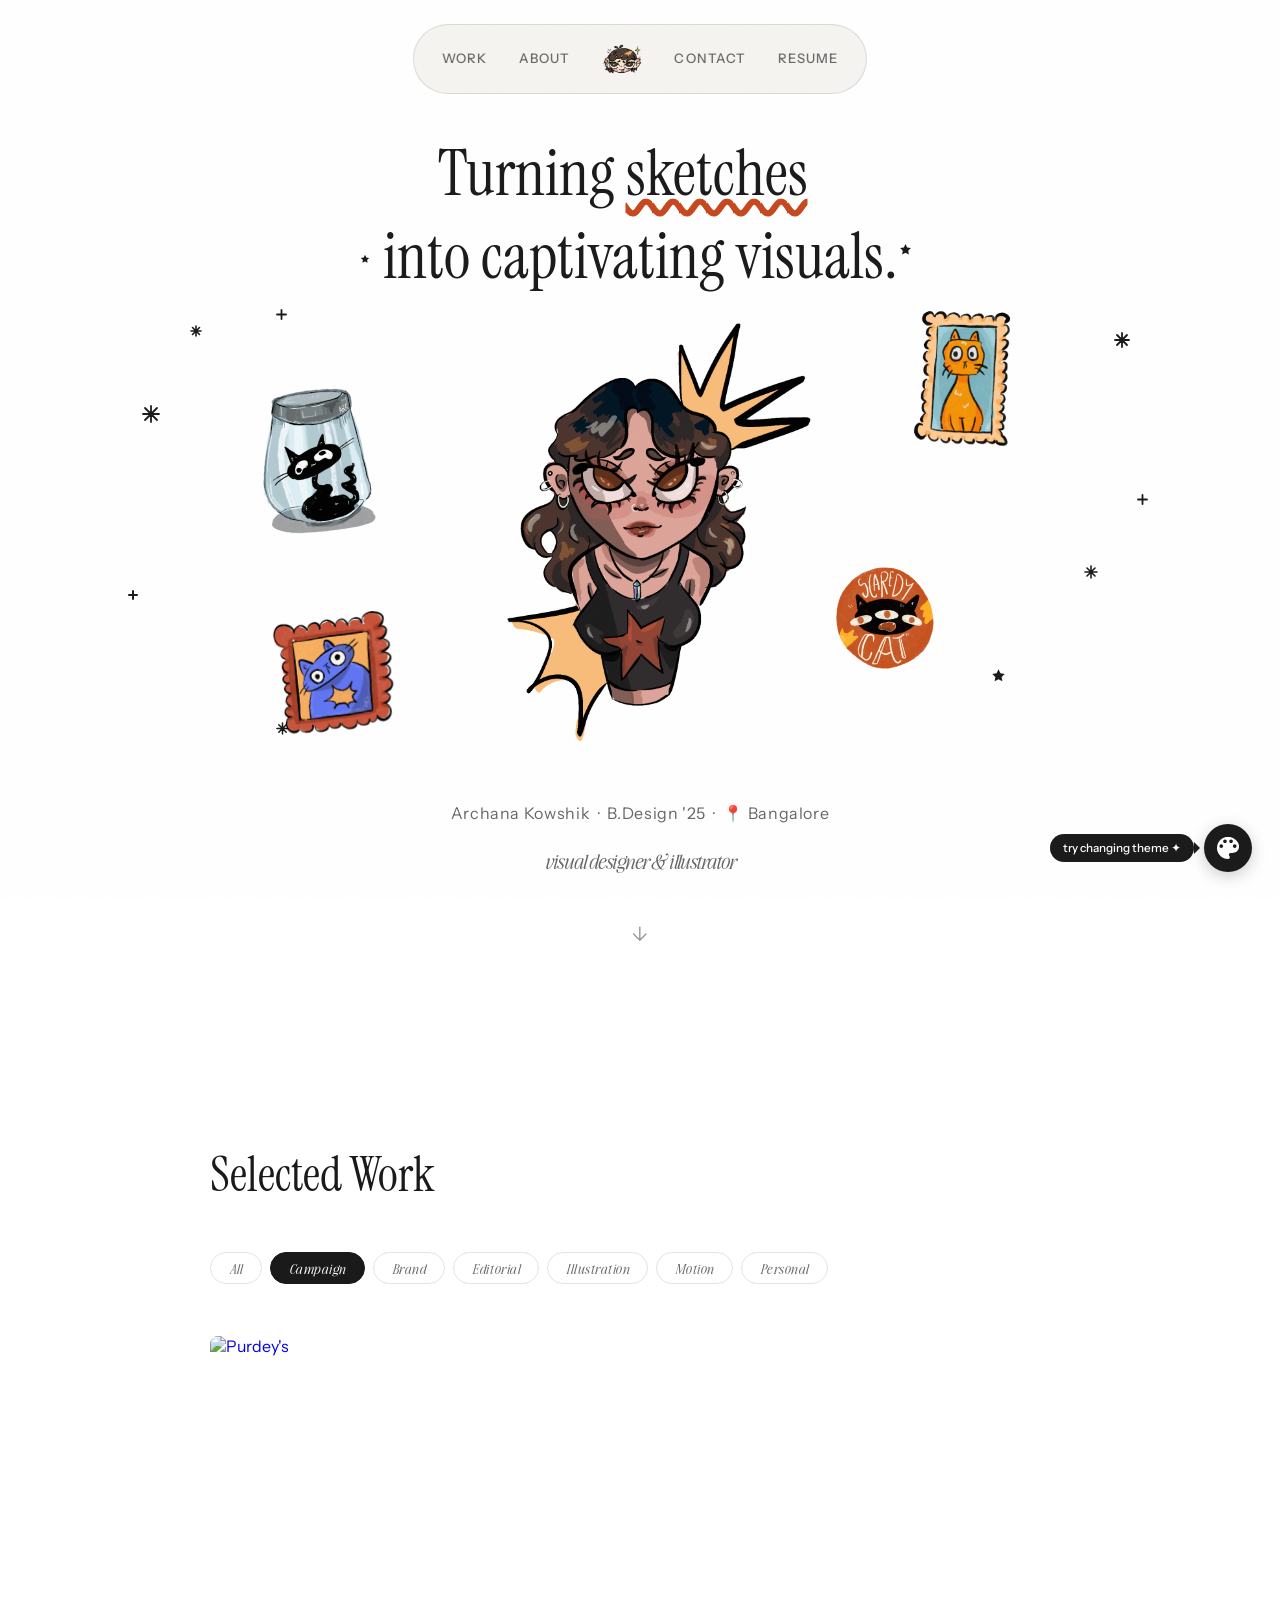
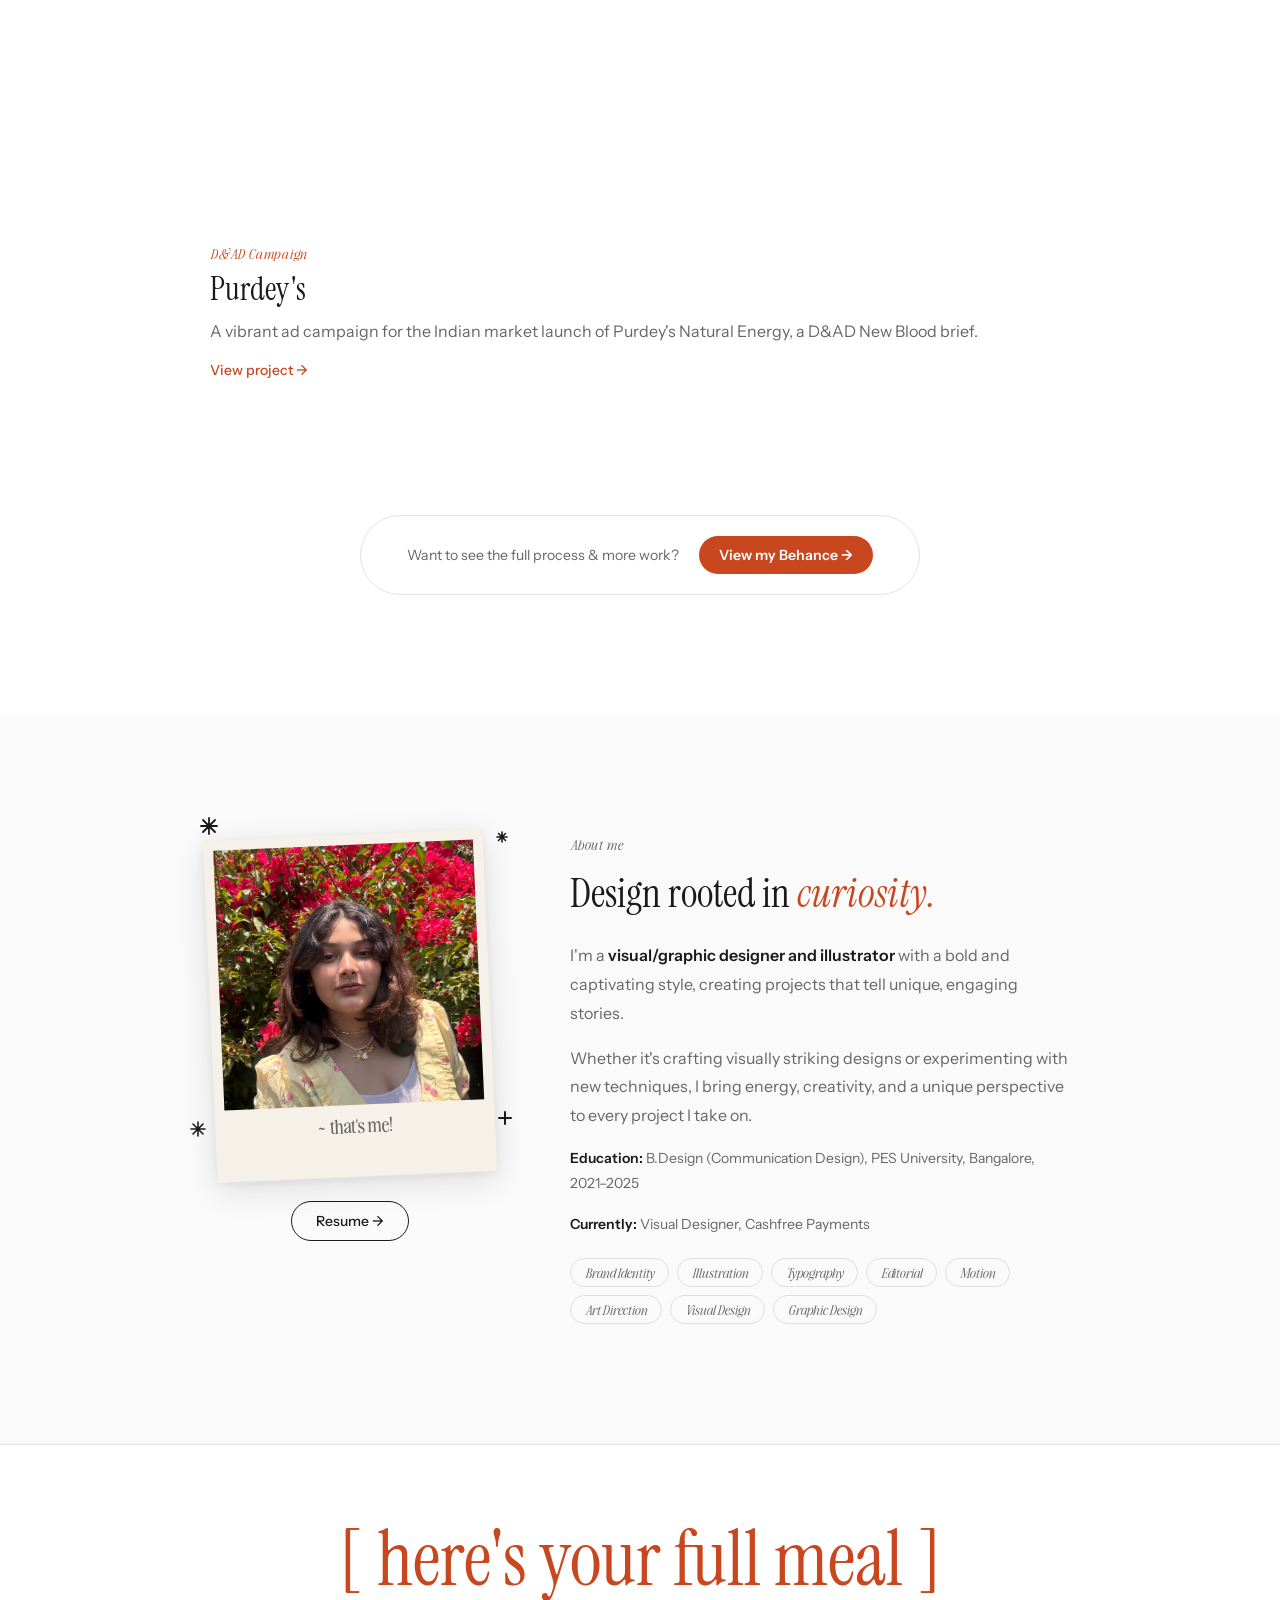
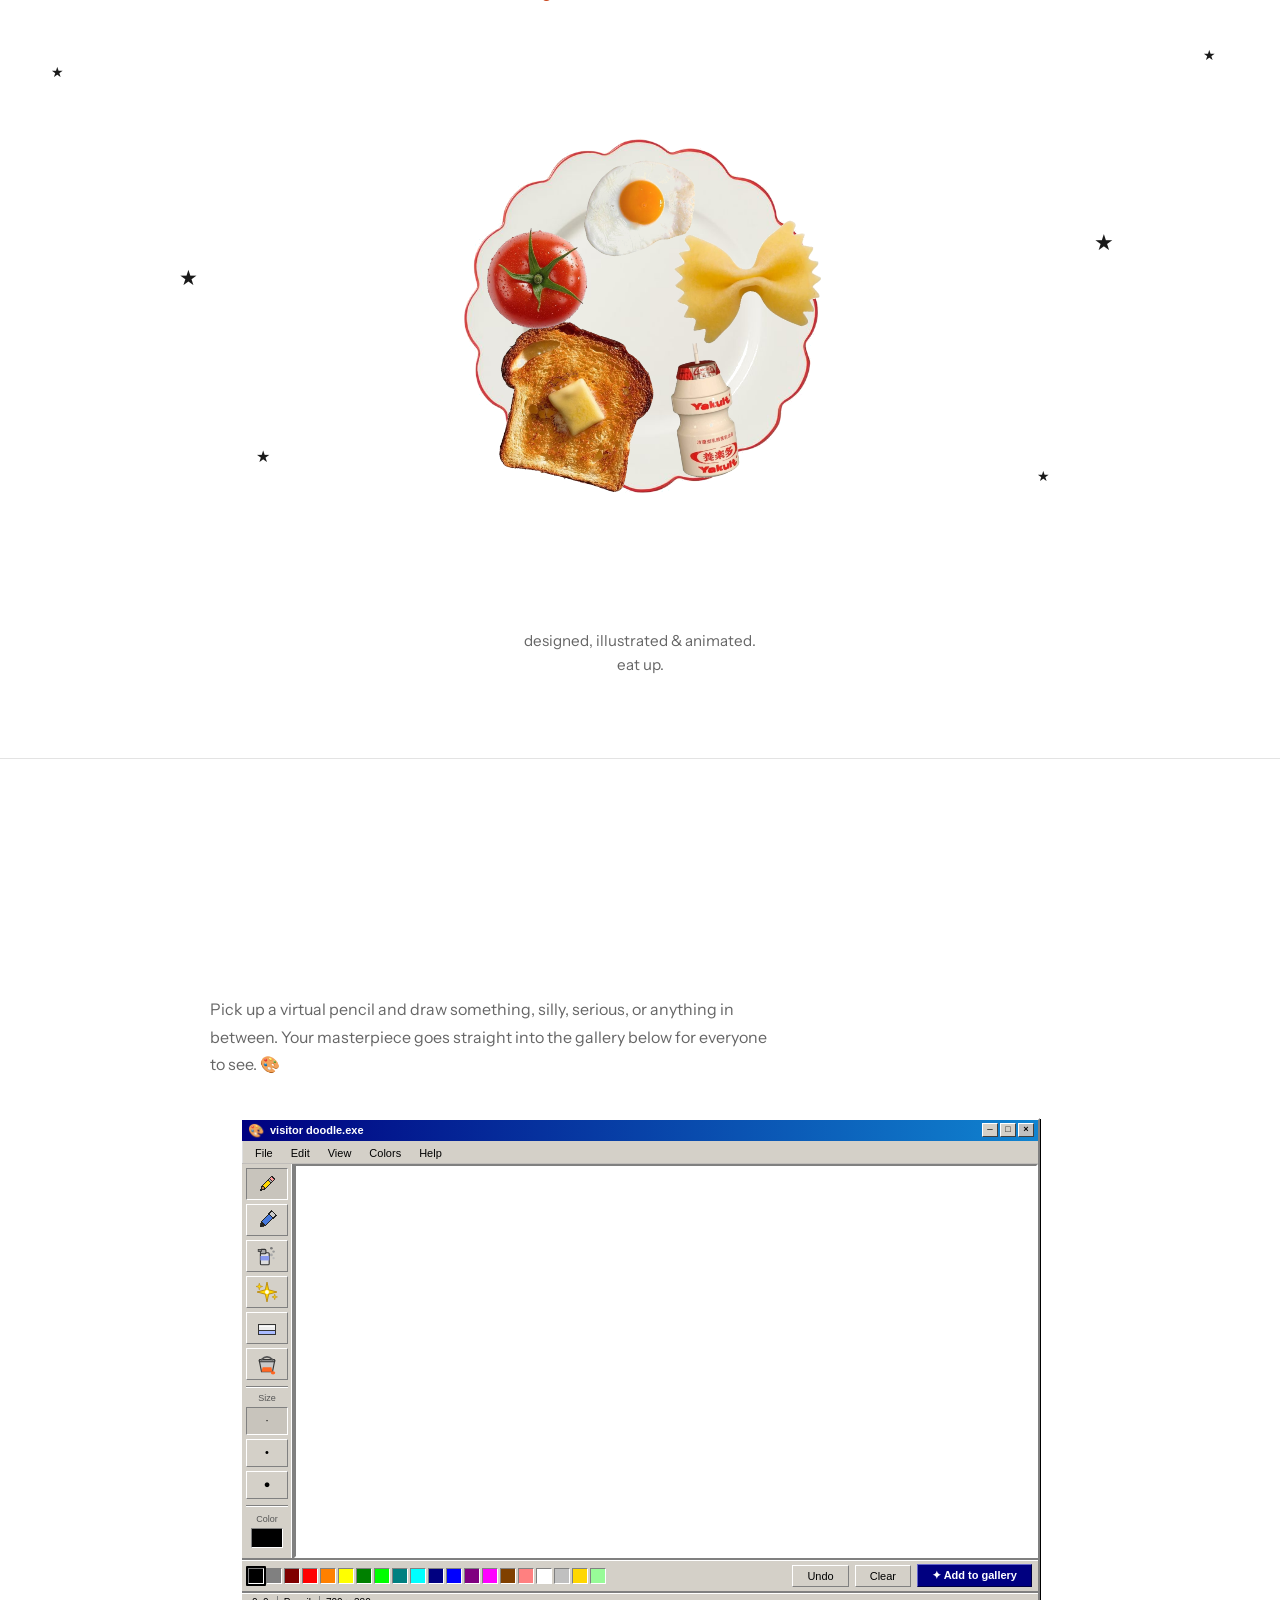
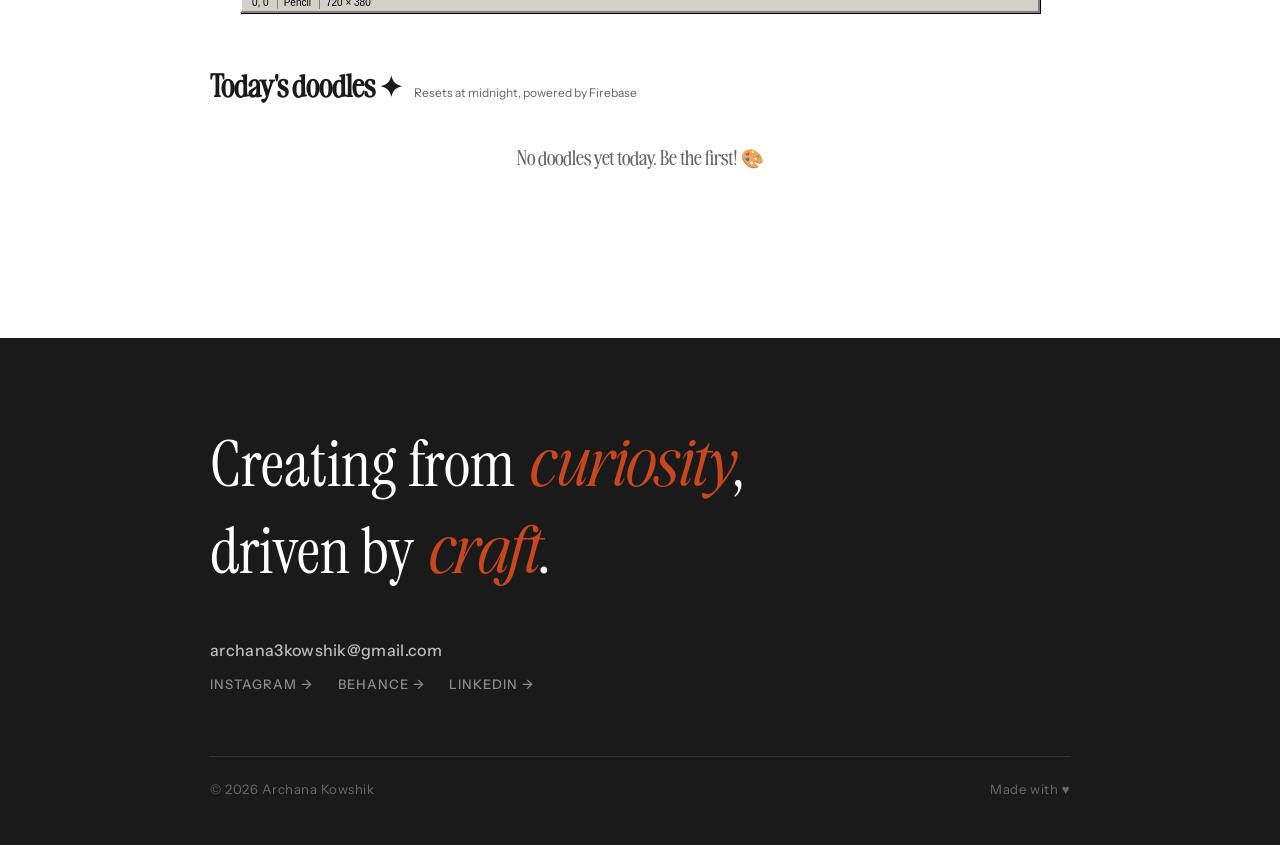
==== index.html @ b423b8fd "Portfolio with updated hero, stickers, and cashfree project Co-Authored-By: Claude Sonnet 4.6 <norep" ====
<!DOCTYPE html>
<html lang="en">
<head>
  <meta charset="UTF-8" />
  <meta name="viewport" content="width=device-width, initial-scale=1.0" />
  <title>Archana Kowshik — Visual Designer &amp; Illustrator</title>
  <link rel="icon" type="image/png" sizes="32x32" href="favicon-32.png" />
  <link rel="apple-touch-icon" sizes="180x180" href="favicon-180.png" />
  <link rel="stylesheet" href="style.css?v=5" />
  <link rel="stylesheet" href="doodle.css" />
  <link rel="preconnect" href="https://fonts.googleapis.com" />
  <link rel="preconnect" href="https://fonts.gstatic.com" crossorigin />
  <link href="https://fonts.googleapis.com/css2?family=Instrument+Serif:ital@0;1&family=Instrument+Sans:wght@400;500;600&display=swap" rel="stylesheet" />
  <!-- Firebase compat SDK (v9 compat build) -->
  <script src="https://www.gstatic.com/firebasejs/9.22.0/firebase-app-compat.js"></script>
  <script src="https://www.gstatic.com/firebasejs/9.22.0/firebase-database-compat.js"></script>
</head>
<body>

  <div class="noise" aria-hidden="true"></div>
  <div id="scroll-prog"></div>

  <!-- NAV (centered pill) -->
  <nav id="nav">
    <div class="nav-pill">
      <a href="#work" class="nav-link">Work</a>
      <a href="#about" class="nav-link">About</a>
      <a href="#hero" class="nav-logo"><img src="logo.png" alt="Archana Kowshik" /></a>
      <div class="nav-contact">
        <a href="#contact" class="nav-link">Contact</a>
        <div class="nav-contact-dropdown">
          <a href="mailto:archana3kowshik@gmail.com" class="nc-link">Email →</a>
          <a href="https://www.instagram.com/arccparcc/" target="_blank" rel="noopener" class="nc-link">Instagram →</a>
          <a href="https://www.behance.net/archanakowshik" target="_blank" rel="noopener" class="nc-link">Behance →</a>
          <a href="https://www.linkedin.com/in/archana-kowshik-127635264/" target="_blank" rel="noopener" class="nc-link">LinkedIn →</a>
        </div>
      </div>
      <a href="https://drive.google.com/drive/folders/11KqL-1aypweBOPdiM3A1OaJuRMZyqwwo?usp=sharing" class="nav-link magnetic" target="_blank" rel="noopener">Resume</a>
    </div>
  </nav>

  <!-- HERO -->
  <section id="hero">
    <div class="hero-inner">
      <h1 class="hero-headline">
        Turning <span class="cycle-wrap"><span id="cycle-word">sketches</span></span> <br>into captivating visuals.
      </h1>

      <!-- macOS window -->
      <div class="hero-window-wrap">

        <!-- Sparkles around left sticky -->
        <span class="hero-sparkle" style="left:-148px;top:28%">
          <svg width="18" height="18" viewBox="0 0 18 18" fill="none"><path d="M9 1v16M1 9h16M3 3l12 12M15 3L3 15" stroke="currentColor" stroke-width="1.8" stroke-linecap="round"/></svg>
        </span>
        <span class="hero-sparkle" style="left:-100px;top:12%">
          <svg width="12" height="12" viewBox="0 0 12 12" fill="none"><path d="M6 1v10M1 6h10M2.5 2.5l7 7M9.5 2.5l-7 7" stroke="currentColor" stroke-width="1.6" stroke-linecap="round"/></svg>
        </span>
        <span class="hero-sparkle" style="left:-162px;top:62%">
          <svg width="10" height="10" viewBox="0 0 10 10" fill="none"><path d="M5 1v8M1 5h8" stroke="currentColor" stroke-width="2" stroke-linecap="round"/></svg>
        </span>

        <!-- Sparkles around right sticky -->
        <span class="hero-sparkle" style="right:-140px;top:14%">
          <svg width="16" height="16" viewBox="0 0 16 16" fill="none"><path d="M8 1v14M1 8h14M3 3l10 10M13 3L3 13" stroke="currentColor" stroke-width="1.8" stroke-linecap="round"/></svg>
        </span>
        <span class="hero-sparkle" style="right:-158px;top:44%">
          <svg width="11" height="11" viewBox="0 0 11 11" fill="none"><path d="M5.5 1v9M1 5.5h9" stroke="currentColor" stroke-width="1.8" stroke-linecap="round"/></svg>
        </span>
        <span class="hero-sparkle" style="right:-108px;top:58%">
          <svg width="14" height="14" viewBox="0 0 14 14" fill="none"><path d="M7 1v12M1 7h12M3 3l8 8M11 3L3 11" stroke="currentColor" stroke-width="1.6" stroke-linecap="round"/></svg>
        </span>

        <!-- Stars + sparkles near the illustration window -->
        <span class="hero-sparkle" style="top:-18px;right:78px;animation-delay:1.4s">
          <svg width="13" height="13" viewBox="0 0 24 24" fill="currentColor"><polygon points="12,2 15.1,8.3 22,9.4 17,14.3 18.2,21.2 12,17.9 5.8,21.2 7,14.3 2,9.4 8.9,8.3"/></svg>
        </span>
        <span class="hero-sparkle" style="top:-10px;left:70px;animation-delay:0.8s">
          <svg width="10" height="10" viewBox="0 0 24 24" fill="currentColor"><polygon points="12,2 15.1,8.3 22,9.4 17,14.3 18.2,21.2 12,17.9 5.8,21.2 7,14.3 2,9.4 8.9,8.3"/></svg>
        </span>
        <span class="hero-sparkle" style="top:46px;left:-14px;animation-delay:0.65s">
          <svg width="11" height="11" viewBox="0 0 11 11" fill="none"><path d="M5.5 1v9M1 5.5h9" stroke="currentColor" stroke-width="1.8" stroke-linecap="round"/></svg>
        </span>
        <span class="hero-sparkle" style="bottom:96px;right:-16px;animation-delay:1.0s">
          <svg width="15" height="15" viewBox="0 0 24 24" fill="currentColor"><polygon points="12,2 15.1,8.3 22,9.4 17,14.3 18.2,21.2 12,17.9 5.8,21.2 7,14.3 2,9.4 8.9,8.3"/></svg>
        </span>
        <span class="hero-sparkle" style="bottom:44px;left:-14px;animation-delay:0.35s">
          <svg width="13" height="13" viewBox="0 0 14 14" fill="none"><path d="M7 1v12M1 7h12M3 3l8 8M11 3L3 11" stroke="currentColor" stroke-width="1.6" stroke-linecap="round"/></svg>
        </span>

        <div class="sticky sticky-left" data-draggable>
          <img src="sticker-cat-jar.webp" alt="cat in jar sticker" class="sticky-doodle" />
        </div>

        <img src="hero-illustration.png" alt="Archana Kowshik illustration" class="hero-illustration" />

        <div class="sticky sticky-right" data-draggable>
          <img src="sticker-scaredy-cat.webp" alt="scaredy cat sticker" class="sticky-doodle" />
        </div>
        <div class="sticky sticky-extra-1" data-draggable>
          <img src="sticker-cat-orange.webp" alt="orange cat stamp sticker" class="sticky-doodle" />
        </div>
        <div class="sticky sticky-extra-2" data-draggable>
          <img src="sticker-cat-blue.webp" alt="blue cat stamp sticker" class="sticky-doodle" />
        </div>
      </div>

      <p class="hero-info">Archana Kowshik &nbsp;·&nbsp; B.Design '25 &nbsp;·&nbsp; <span style="white-space:nowrap">📍 Bangalore</span></p>
      <p class="hero-script">Visual Designer &amp; Illustrator</p>

      <div class="scroll-indicator" aria-hidden="true">↓</div>
    </div>
  </section>

  <!-- WORK -->
  <section id="work" class="section">
    <div class="container">
      <span class="section-label">Selected Work</span>

      <div class="work-filters">
        <button class="work-filter" data-filter="all">All</button>
        <button class="work-filter active" data-filter="campaign">Campaign</button>
        <button class="work-filter" data-filter="brand">Brand</button>
        <button class="work-filter" data-filter="editorial">Editorial</button>
        <button class="work-filter" data-filter="illustration">Illustration</button>
        <button class="work-filter" data-filter="motion">Motion</button>
        <button class="work-filter" data-filter="personal">Personal</button>
      </div>

      <div class="work-list">

        <article class="work-card reveal" data-filter="campaign">
          <a href="project?id=purdeys" class="work-img-link">
            <div class="work-img"><img src="projects/purdeys/hero.png" alt="Purdey's" loading="lazy" /></div>
          </a>
          <div class="work-meta">
            <span class="work-cat">D&AD Campaign</span>
            <h3 class="work-title">Purdey's</h3>
            <p class="work-desc">A vibrant ad campaign for the Indian market launch of Purdey's Natural Energy, a D&AD New Blood brief.</p>
            <a href="project?id=purdeys" class="work-link">View project →</a>
          </div>
        </article>

        <article class="work-card reveal" data-filter="brand">
          <a href="project?id=cashfree" class="work-img-link">
            <div class="work-img"><img src="projects/cashfree/gff/hero.jpg" alt="Cashfree" loading="lazy" /></div>
          </a>
          <div class="work-meta">
            <span class="work-cat">Brand Design</span>
            <h3 class="work-title">Cashfree</h3>
            <p class="work-desc">Ten campaigns across a year-long internship at India's leading B2B payments platform, now full-time.</p>
            <a href="project?id=cashfree" class="work-link">View project →</a>
          </div>
        </article>

        <article class="work-card reveal" data-filter="editorial">
          <a href="project?id=swiss-design" class="work-img-link">
            <div class="work-img"><img src="projects/swiss-design/hero.png" alt="Swiss Design" loading="lazy" /></div>
          </a>
          <div class="work-meta">
            <span class="work-cat">Graphic Design</span>
            <h3 class="work-title">Swiss Design</h3>
            <p class="work-desc">Nine album covers inspired by the Swiss International Typographic Style: grid, type, and restraint.</p>
            <a href="project?id=swiss-design" class="work-link">View project →</a>
          </div>
        </article>

        <article class="work-card reveal" data-filter="illustration">
          <a href="project?id=janapada-kit" class="work-img-link">
            <div class="work-img"><img src="projects/janapada-kit/hero.png" alt="Janapada Kit" loading="lazy" /></div>
          </a>
          <div class="work-meta">
            <span class="work-cat">Cultural Design</span>
            <h3 class="work-title">Lalitha: Janapada Kit</h3>
            <p class="work-desc">An interactive storytelling kit celebrating Kannada folk tales, named after her grandmother.</p>
            <a href="project?id=janapada-kit" class="work-link">View project →</a>
          </div>
        </article>

        <article class="work-card reveal" data-filter="illustration">
          <a href="project?id=zines" class="work-img-link">
            <div class="work-img"><img src="projects/zines/z1-mockup1.png" alt="Zines" loading="lazy" /></div>
          </a>
          <div class="work-meta">
            <span class="work-cat">Self-Published</span>
            <h3 class="work-title">Zines</h3>
            <p class="work-desc">A two-part zine series on sexual harassment and its lasting psychological impact.</p>
            <a href="project?id=zines" class="work-link">View project →</a>
          </div>
        </article>

        <article class="work-card reveal" data-filter="motion">
          <a href="project?id=animation" class="work-img-link">
            <div class="work-img"><img src="projects/animation/hero.png" alt="Motion Studies" loading="lazy" /></div>
          </a>
          <div class="work-meta">
            <span class="work-cat">Motion Design</span>
            <h3 class="work-title">Motion Studies</h3>
            <p class="work-desc">3D animation in Blender and 2D frame-by-frame in After Effects, learning motion from scratch.</p>
            <a href="project?id=animation" class="work-link">View project →</a>
          </div>
        </article>

        <article class="work-card reveal" data-filter="personal">
          <a href="project?id=personal-work" class="work-img-link">
            <div class="work-img"><img src="projects/personal-work/punk-future-1.png" alt="Personal Work" loading="lazy" /></div>
          </a>
          <div class="work-meta">
            <span class="work-cat">Illustrations & Posters</span>
            <h3 class="work-title">Personal Work</h3>
            <p class="work-desc">Things made just because: poster design, character illustration, and whatever felt interesting at the time.</p>
            <a href="project?id=personal-work" class="work-link">View project →</a>
          </div>
        </article>

      </div>

      <!-- ── Personal work masonry scatter ── -->
      <div id="sketchbook-section" class="lb-section" hidden>
        <div class="scatter-grid">
          <button class="scatter-item lb-thumb" data-src="projects/personal-work/illus-18.png"><img src="projects/personal-work/illus-18.png" alt="" loading="lazy" /></button>
          <button class="scatter-item lb-thumb" data-src="projects/personal-work/illus-19.png"><img src="projects/personal-work/illus-19.png" alt="" loading="lazy" /></button>
          <button class="scatter-item lb-thumb" data-src="projects/personal-work/illus-20.png"><img src="projects/personal-work/illus-20.png" alt="" loading="lazy" /></button>
          <button class="scatter-item lb-thumb" data-src="projects/personal-work/illus-21.png"><img src="projects/personal-work/illus-21.png" alt="" loading="lazy" /></button>
          <button class="scatter-item lb-thumb" data-src="projects/personal-work/illus-22.png"><img src="projects/personal-work/illus-22.png" alt="" loading="lazy" /></button>
          <button class="scatter-item lb-thumb" data-src="projects/personal-work/illus-15.webp"><img src="projects/personal-work/illus-15.webp" alt="" loading="lazy" /></button>
          <button class="scatter-item lb-thumb" data-src="projects/personal-work/illus-16.webp"><img src="projects/personal-work/illus-16.webp" alt="" loading="lazy" /></button>
          <button class="scatter-item lb-thumb" data-src="projects/personal-work/illus-17.webp"><img src="projects/personal-work/illus-17.webp" alt="" loading="lazy" /></button>
          <button class="scatter-item lb-thumb" data-src="projects/personal-work/illus-01.png"><img src="projects/personal-work/illus-01.png" alt="" loading="lazy" /></button>
          <button class="scatter-item lb-thumb" data-src="projects/personal-work/punk-future-1.png"><img src="projects/personal-work/punk-future-1.png" alt="" loading="lazy" /></button>
          <button class="scatter-item lb-thumb" data-src="projects/personal-work/illus-03.png"><img src="projects/personal-work/illus-03.png" alt="" loading="lazy" /></button>
          <button class="scatter-item lb-thumb" data-src="projects/personal-work/illus-06.png"><img src="projects/personal-work/illus-06.png" alt="" loading="lazy" /></button>
          <button class="scatter-item lb-thumb" data-src="projects/personal-work/dinner-is-served.png"><img src="projects/personal-work/dinner-is-served.png" alt="" loading="lazy" /></button>
          <button class="scatter-item lb-thumb" data-src="projects/personal-work/illus-02.png"><img src="projects/personal-work/illus-02.png" alt="" loading="lazy" /></button>
          <button class="scatter-item lb-thumb" data-src="projects/personal-work/illus-07.png"><img src="projects/personal-work/illus-07.png" alt="" loading="lazy" /></button>
          <button class="scatter-item lb-thumb" data-src="projects/personal-work/illus-04.png"><img src="projects/personal-work/illus-04.png" alt="" loading="lazy" /></button>
          <button class="scatter-item lb-thumb" data-src="projects/personal-work/punk-future-2.png"><img src="projects/personal-work/punk-future-2.png" alt="" loading="lazy" /></button>
          <button class="scatter-item lb-thumb" data-src="projects/personal-work/illus-08.png"><img src="projects/personal-work/illus-08.png" alt="" loading="lazy" /></button>
          <button class="scatter-item lb-thumb" data-src="projects/personal-work/illus-05.png"><img src="projects/personal-work/illus-05.png" alt="" loading="lazy" /></button>
          <button class="scatter-item lb-thumb" data-src="projects/personal-work/illus-09.png"><img src="projects/personal-work/illus-09.png" alt="" loading="lazy" /></button>
          <button class="scatter-item lb-thumb" data-src="projects/personal-work/illus-10.png"><img src="projects/personal-work/illus-10.png" alt="" loading="lazy" /></button>
          <button class="scatter-item lb-thumb" data-src="projects/personal-work/illus-11.png"><img src="projects/personal-work/illus-11.png" alt="" loading="lazy" /></button>
          <button class="scatter-item lb-thumb" data-src="projects/personal-work/illus-13.png"><img src="projects/personal-work/illus-13.png" alt="" loading="lazy" /></button>
          <button class="scatter-item lb-thumb" data-src="projects/personal-work/illus-14.png"><img src="projects/personal-work/illus-14.png" alt="" loading="lazy" /></button>
        </div>
      </div>

      <!-- Lightbox overlay -->
      <div id="lb-overlay" class="lb-overlay" hidden aria-modal="true" role="dialog">
        <button class="lb-close" id="lb-close" aria-label="Close">&#10005;</button>
        <button class="lb-nav lb-prev" id="lb-prev" aria-label="Previous">&#8249;</button>
        <div class="lb-img-wrap">
          <img id="lb-img" src="" alt="" />
        </div>
        <button class="lb-nav lb-next" id="lb-next" aria-label="Next">&#8250;</button>
      </div>

      <div class="behance-nudge reveal">
        <span>Want to see the full process & more work?</span>
        <a href="https://www.behance.net/archanakowshik" target="_blank" rel="noopener" class="behance-nudge-link">
          View my Behance →
        </a>
      </div>

    </div>
  </section>

  <!-- ABOUT -->
  <section id="about" class="section about-bg">
    <div class="container about-grid">

      <div class="about-left reveal">
        <div class="polaroid-wrap">
          <span class="about-sparkle" style="top:-18px;left:-10px">
            <svg width="18" height="18" viewBox="0 0 18 18" fill="none"><path d="M9 1v16M1 9h16M3 3l12 12M15 3L3 15" stroke="currentColor" stroke-width="1.8" stroke-linecap="round"/></svg>
          </span>
          <span class="about-sparkle" style="top:-8px;right:-18px">
            <svg width="12" height="12" viewBox="0 0 12 12" fill="none"><path d="M6 1v10M1 6h10M2.5 2.5l7 7M9.5 2.5l-7 7" stroke="currentColor" stroke-width="1.6" stroke-linecap="round"/></svg>
          </span>
          <span class="about-sparkle" style="bottom:48px;right:-22px">
            <svg width="14" height="14" viewBox="0 0 14 14" fill="none"><path d="M7 1v12M1 7h12" stroke="currentColor" stroke-width="2" stroke-linecap="round"/></svg>
          </span>
          <span class="about-sparkle" style="bottom:36px;left:-20px">
            <svg width="16" height="16" viewBox="0 0 16 16" fill="none"><path d="M8 1v14M1 8h14M3 3l10 10M13 3L3 13" stroke="currentColor" stroke-width="1.6" stroke-linecap="round"/></svg>
          </span>
          <div class="polaroid">
            <img src="me.jpg" alt="Archana Kowshik" class="polaroid-photo" />
            <p class="polaroid-cap">~ that's me!</p>
          </div>
        </div>
        <a href="https://drive.google.com/drive/folders/11KqL-1aypweBOPdiM3A1OaJuRMZyqwwo?usp=sharing" class="resume-btn magnetic" target="_blank" rel="noopener">Resume →</a>
      </div>

      <div class="about-right reveal">
        <span class="about-label">About me</span>
        <h2 class="about-title">Design rooted in <em>curiosity.</em></h2>
        <p>I'm a <strong>visual/graphic designer and illustrator</strong> with a bold and captivating style, creating projects that tell unique, engaging stories.</p>
        <p>Whether it's crafting visually striking designs or experimenting with new techniques, I bring energy, creativity, and a unique perspective to every project I take on.</p>
        <p class="edu-line">
          <strong>Education:</strong> B.Design (Communication Design), PES University, Bangalore, 2021–2025
        </p>
        <p class="edu-line">
          <strong>Currently:</strong> Visual Designer, Cashfree Payments
        </p>
        <div class="skills-cloud">
          <span>Brand Identity</span>
          <span>Illustration</span>
          <span>Typography</span>
          <span>Editorial</span>
          <span>Motion</span>
          <span>Art Direction</span>
          <span>Visual Design</span>
          <span>Graphic Design</span>
        </div>
      </div>

    </div>
  </section>

  <!-- SKILLS COLLAGE -->
  <div class="scatter-strip">
    <!-- Far from plate, safely below title -->
    <span class="sc-star" style="top:24%;left:4%;font-size:0.85rem">★</span>
    <span class="sc-star" style="top:22%;right:5%;font-size:0.9rem">★</span>
    <!-- Closer to plate, mid-height -->
    <span class="sc-star" style="top:46%;left:14%;font-size:1.3rem">★</span>
    <span class="sc-star" style="top:42%;right:13%;font-size:1.4rem">★</span>
    <!-- Below plate, safely above description -->
    <span class="sc-star" style="bottom:32%;left:20%;font-size:1rem">★</span>
    <span class="sc-star" style="bottom:30%;right:18%;font-size:0.85rem">★</span>

    <div class="sc-inner">
      <h2 class="sc-title">[ here's your full meal ]</h2>

      <div class="food-scene">
        <img src="plate.png" class="food-plate" alt="" />
        <div class="food-item" style="top:11%;left:35%;--rot:7deg;" data-skill="Illustration">
          <div class="food-img-wrap"><img src="egg.png" alt="egg" /></div>
          <span class="food-skill-label" style="top:-30px;bottom:auto;left:50%;transform:translateX(-50%)">Illustration</span>
        </div>
        <div class="food-item" style="top:25%;left:52%;--rot:-9deg;" data-skill="Typography">
          <div class="food-img-wrap"><img src="pasta.png" alt="pasta" /></div>
          <span class="food-skill-label" style="top:40%;bottom:auto;left:auto;right:-105px;transform:translateY(-50%)">Typography</span>
        </div>
        <div class="food-item" style="top:49%;left:45%;--rot:-8deg;" data-skill="Motion">
          <div class="food-img-wrap"><img src="drink.png" alt="drink" /></div>
          <span class="food-skill-label" style="bottom:-28px;left:50%;transform:translateX(-50%)">Motion</span>
        </div>
        <div class="food-item" style="top:49%;left:25%;--rot:13deg;" data-skill="Editorial">
          <div class="food-img-wrap"><img src="toast.png" alt="toast" /></div>
          <span class="food-skill-label" style="bottom:-28px;left:50%;transform:translateX(-50%)">Editorial</span>
        </div>
        <div class="food-item" style="top:25%;left:19%;--rot:-14deg;" data-skill="Brand Identity">
          <div class="food-img-wrap"><img src="tomato.png" alt="tomato" /></div>
          <span class="food-skill-label" style="top:40%;bottom:auto;left:-88px;right:auto;transform:translateY(-50%)">Brand Identity</span>
        </div>
      </div>

      <p class="sc-desc">designed, illustrated & animated.<br>eat up.</p>
    </div>

  </div>

  <!-- DOODLE WALL -->
  <section id="doodle" class="section">
    <div class="container">
      <span class="chip">Visitor wall</span>
      <h2 class="sec-title">Leave a <em>doodle.</em></h2>
      <p class="sec-desc">Pick up a virtual pencil and draw something, silly, serious, or anything in between. Your masterpiece goes straight into the gallery below for everyone to see. 🎨</p>

      <!-- MS Paint window -->
      <div class="paint-window" role="region" aria-label="Doodle canvas">

        <!-- Title bar -->
        <div class="paint-titlebar">
          <div class="paint-titlebar-left">
            <span class="paint-titlebar-icon">🎨</span>
            <span class="paint-titlebar-text">visitor doodle.exe</span>
          </div>
          <div class="paint-titlebar-btns">
            <div class="paint-wb" aria-hidden="true">─</div>
            <div class="paint-wb" aria-hidden="true">□</div>
            <div class="paint-wb paint-wb-close" aria-hidden="true">×</div>
          </div>
        </div>

        <!-- Menu bar -->
        <div class="paint-menubar" role="menubar" aria-label="Menu bar">
          <span role="menuitem" tabindex="0">File</span>
          <span role="menuitem" tabindex="0">Edit</span>
          <span role="menuitem" tabindex="0">View</span>
          <span role="menuitem" tabindex="0">Colors</span>
          <span role="menuitem" tabindex="0">Help</span>
        </div>

        <!-- Body: toolbar + canvas -->
        <div class="paint-body">

          <!-- Left toolbar -->
          <div class="paint-toolbar" role="toolbar" aria-label="Drawing tools">
            <button class="pt-tool active" data-tool="pen" title="Pencil" aria-label="Pencil">
              <svg width="22" height="22" viewBox="0 0 20 20" xmlns="http://www.w3.org/2000/svg" shape-rendering="crispEdges">
                <g transform="rotate(45 10 10)">
                  <rect x="8" y="2" width="4" height="3" fill="#FF9999"/>
                  <rect x="8" y="5" width="4" height="2" fill="#AAAAAA"/>
                  <rect x="8" y="7" width="4" height="7" fill="#FFD700"/>
                  <polygon points="8,14 12,14 10,18" fill="#C0844A"/>
                  <rect x="8" y="2" width="4" height="12" fill="none" stroke="#222" stroke-width="1"/>
                  <polygon points="8,14 12,14 10,18" fill="none" stroke="#222" stroke-width="1"/>
                  <line x1="8" y1="5" x2="12" y2="5" stroke="#222" stroke-width="0.8"/>
                  <line x1="8" y1="7" x2="12" y2="7" stroke="#222" stroke-width="0.8"/>
                </g>
              </svg>
            </button>
            <button class="pt-tool" data-tool="marker" title="Marker" aria-label="Marker">
              <svg width="22" height="22" viewBox="0 0 20 20" xmlns="http://www.w3.org/2000/svg" shape-rendering="crispEdges">
                <g transform="rotate(45 10 10)">
                  <rect x="7" y="1" width="6" height="4" fill="#CCCCCC"/>
                  <rect x="7.5" y="5" width="5" height="10" fill="#4477DD"/>
                  <polygon points="7.5,15 12.5,15 10,19" fill="#222"/>
                  <rect x="7" y="1" width="6" height="4" fill="none" stroke="#222" stroke-width="1"/>
                  <rect x="7.5" y="5" width="5" height="10" fill="none" stroke="#222" stroke-width="1"/>
                  <polygon points="7.5,15 12.5,15 10,19" fill="none" stroke="#222" stroke-width="0.8"/>
                  <line x1="7" y1="5" x2="13" y2="5" stroke="#222" stroke-width="0.8"/>
                </g>
              </svg>
            </button>
            <button class="pt-tool" data-tool="spray" title="Spray" aria-label="Spray">
              <svg width="22" height="22" viewBox="0 0 20 20" xmlns="http://www.w3.org/2000/svg">
                <rect x="4" y="7" width="8" height="11" rx="1" fill="#DDDDDD" stroke="#333" stroke-width="1"/>
                <rect x="4" y="10" width="8" height="4" fill="#8899EE"/>
                <rect x="4" y="4" width="5" height="4" rx="1" fill="#AAAAAA" stroke="#333" stroke-width="1"/>
                <rect x="2" y="4" width="3" height="2" fill="#888" stroke="#333" stroke-width="0.7"/>
                <circle cx="14" cy="3" r="1.2" fill="#777"/>
                <circle cx="16" cy="6" r="1.1" fill="#999"/>
                <circle cx="14" cy="9" r="1.3" fill="#AAA"/>
                <circle cx="16" cy="12" r="1" fill="#BBB"/>
              </svg>
            </button>
            <button class="pt-tool" data-tool="glitter" title="Glitter" aria-label="Glitter">
              <svg width="22" height="22" viewBox="0 0 20 20" xmlns="http://www.w3.org/2000/svg">
                <polygon points="10,1 11.5,8 19,10 11.5,12 10,19 8.5,12 1,10 8.5,8" fill="#FFD700" stroke="#B8860B" stroke-width="0.8"/>
                <circle cx="10" cy="10" r="1.8" fill="#FFFDE7"/>
                <polygon points="3,2 3.7,4.3 6,5 3.7,5.7 3,8 2.3,5.7 0,5 2.3,4.3" fill="#FFD700" stroke="#B8860B" stroke-width="0.5"/>
                <polygon points="17,12 17.6,14 19.5,14.5 17.6,15 17,17 16.4,15 14.5,14.5 16.4,14" fill="#FFD700" stroke="#B8860B" stroke-width="0.5"/>
              </svg>
            </button>
            <button class="pt-tool" data-tool="eraser" title="Eraser" aria-label="Eraser">
              <svg width="22" height="22" viewBox="0 0 20 20" xmlns="http://www.w3.org/2000/svg" shape-rendering="crispEdges">
                <rect x="2" y="7" width="16" height="9" rx="1" fill="#EEEEEE" stroke="#333" stroke-width="1"/>
                <rect x="2" y="12" width="16" height="4" rx="0" fill="#AABBFF" stroke="#333" stroke-width="1"/>
                <rect x="3" y="8" width="14" height="1.5" fill="rgba(255,255,255,0.8)"/>
              </svg>
            </button>
            <button class="pt-tool" data-tool="bucket" title="Fill" aria-label="Fill">
              <svg width="22" height="22" viewBox="0 0 20 20" xmlns="http://www.w3.org/2000/svg">
                <polygon points="3,7 5,17 15,17 17,7" fill="#C8C8C8" stroke="#333" stroke-width="1"/>
                <rect x="3" y="6" width="14" height="2" rx="0.5" fill="#AAAAAA" stroke="#333" stroke-width="1"/>
                <path d="M 5 6 Q 10 1 15 6" fill="none" stroke="#555" stroke-width="1.5" stroke-linecap="round"/>
                <polygon points="6,13 5,17 15,17 14,13" fill="#FF6622"/>
                <ellipse cx="15.5" cy="18" rx="2" ry="1.5" fill="#FF6622"/>
                <line x1="15" y1="17" x2="15.5" y2="19" stroke="#FF6622" stroke-width="1.5"/>
              </svg>
            </button>
            <div class="toolbar-sep" role="separator"></div>
            <div class="pt-sz-label">Size</div>
            <button class="pt-sz active" data-size="2"  title="Small"  aria-label="Small brush">·</button>
            <button class="pt-sz"        data-size="5"  title="Medium" aria-label="Medium brush">•</button>
            <button class="pt-sz"        data-size="12" title="Large"  aria-label="Large brush">●</button>
            <div class="toolbar-sep" role="separator"></div>
            <div class="pt-fg-label">Color</div>
            <div id="doodle-fg-swatch" class="pt-fg-swatch" aria-label="Current color"></div>
          </div>

          <!-- Canvas area -->
          <div class="paint-canvas-area">
            <canvas id="doodle-canvas" width="720" height="380" aria-label="Drawing canvas" role="img"></canvas>
            <div id="doodle-compliment" class="compliment-bubble" aria-live="polite" aria-atomic="true"></div>
          </div>

        </div>

        <!-- Bottom: palette + actions -->
        <div class="paint-bottom">
          <div id="doodle-palette" class="paint-palette" role="group" aria-label="Color palette"></div>
          <div class="paint-actions">
            <button id="doodle-undo" class="paint-btn" aria-label="Undo">Undo</button>
            <button id="doodle-clear" class="paint-btn" aria-label="Clear canvas">Clear</button>
            <button id="doodle-save" class="paint-btn paint-btn-primary" aria-label="Add doodle to gallery">✦ Add to gallery</button>

            <!-- Name dialog -->
            <div id="doodle-name-overlay" class="doodle-name-overlay" style="display:none" aria-modal="true" role="dialog">
              <div class="doodle-name-dialog">
                <div class="doodle-name-titlebar">
                  <div class="doodle-name-titlebar-left">
                    <span>🎨</span>
                    <span>Add to gallery</span>
                  </div>
                  <button class="paint-wb paint-wb-close" id="doodle-name-cancel-x" aria-label="Close">✕</button>
                </div>
                <div class="doodle-name-body">
                  <p class="doodle-name-label">What's your name?</p>
                  <p class="doodle-name-sub">Leave blank to stay mysterious 👀</p>
                  <input id="doodle-name-input" class="doodle-name-input" type="text" maxlength="32" placeholder="your name here..." autocomplete="off" />
                  <div class="doodle-name-btns">
                    <button id="doodle-name-cancel" class="paint-btn">Skip</button>
                    <button id="doodle-name-ok" class="paint-btn paint-btn-primary">✦ Add it!</button>
                  </div>
                </div>
              </div>
            </div>
          </div>
        </div>

        <!-- Status bar -->
        <div class="paint-statusbar" aria-hidden="true">
          <span id="doodle-status-coords">0, 0</span>
          <span id="doodle-status-tool">Pencil</span>
          <span>720 × 380</span>
        </div>

      </div>

      <!-- Gallery -->
      <div class="doodle-gallery-section">
        <div class="doodle-gallery-header">
          <span class="doodle-gallery-title">Today's doodles ✦</span>
          <span class="doodle-gallery-note">Resets at midnight, powered by Firebase</span>
        </div>
        <p id="doodle-gallery-empty" class="doodle-gallery-empty">No doodles yet today. Be the first! 🎨</p>
        <div id="doodle-gallery" class="doodle-gallery"></div>
      </div>

    </div>
  </section>

  <!-- FOOTER -->
  <footer id="contact">
    <div class="footer-inner">
      <p class="footer-headline">
        Creating from <span class="footer-script">curiosity</span>,<br/>driven by <span class="footer-script">craft</span>.
      </p>
      <div class="footer-links">
        <a href="mailto:archana3kowshik@gmail.com" class="footer-email magnetic">archana3kowshik@gmail.com</a>
        <div class="footer-socials">
          <a href="https://www.instagram.com/arccparcc/" target="_blank" rel="noopener" class="footer-social magnetic">Instagram →</a>
          <a href="https://www.behance.net/archanakowshik" target="_blank" rel="noopener" class="footer-social magnetic">Behance →</a>
          <a href="https://www.linkedin.com/in/archana-kowshik-127635264/" target="_blank" rel="noopener" class="footer-social magnetic">LinkedIn →</a>
        </div>
      </div>
      <div class="footer-bottom">
        <span>© 2026 Archana Kowshik</span>
        <span>Made with ♥</span>
      </div>
    </div>
  </footer>

  <!-- THEME SWITCHER -->
  <div class="theme-switcher">
    <div class="theme-swatches" id="theme-swatches">
      <div class="theme-swatch-row">
        <span class="theme-swatch-label">Default</span>
        <button class="theme-swatch active" data-theme="default" title="Default"></button>
      </div>
      <div class="theme-swatch-row">
        <span class="theme-swatch-label">Butter</span>
        <button class="theme-swatch" data-theme="butter" title="Butter"></button>
      </div>
      <div class="theme-swatch-row">
        <span class="theme-swatch-label">Sky</span>
        <button class="theme-swatch" data-theme="sky" title="Sky"></button>
      </div>
      <div class="theme-swatch-row">
        <span class="theme-swatch-label">Dark</span>
        <button class="theme-swatch" data-theme="dark" title="Dark"></button>
      </div>
    </div>
    <div class="theme-btn-row">
      <div class="theme-hint" id="theme-hint">try changing theme ✦</div>
      <button class="theme-toggle-btn" id="theme-toggle-btn" aria-label="Change theme">
        <svg width="22" height="22" viewBox="0 0 512 512" fill="currentColor" xmlns="http://www.w3.org/2000/svg"><path d="M241.812 0H271.087C273.927 1.0151 279.467 0.858635 282.557 1.20211C285.19 1.49468 287.9 1.74654 290.547 2.06122C301.305 3.37212 311.98 5.28285 322.525 7.78447C391.132 24.6613 454.543 67.0703 487.7 130.743C498.103 150.313 505.325 171.413 509.098 193.253C509.773 197.31 510.32 201.386 510.74 205.477C510.982 207.969 511.272 213.62 512 215.803V235.125C511.977 235.205 511.952 235.285 511.93 235.365C510.742 246.498 509.258 257.34 506.04 268.11C495.473 303.482 471.013 333.865 438.763 351.845C422.14 361.113 403.14 367.188 384.158 369.04C369.533 370.443 354.91 369.69 340.277 369.883C329.657 370.023 316.22 369.003 306.247 372.103C292.662 376.448 282.235 387.42 278.582 401.205C275.507 412.217 277.02 424.005 282.772 433.883C285.305 438.23 288.873 441.995 291.658 446.193C307.878 470.625 294.015 504.755 265.3 510.795C264.412 510.98 261.035 511.678 260.395 512H241.839C239.642 511.22 232.892 510.953 230.239 510.693C224.814 510.163 220.021 509.597 214.63 508.68C187.89 504.327 162.016 495.733 137.986 483.22C74.2432 450.042 27.334 391.655 8.66992 322.263C5.07075 309.143 2.72057 295.56 1.34767 282.035C1.04838 279.088 1.00682 273.06 0 270.41V241.385C0.880335 239.386 1.23338 230.663 1.56172 227.721C2.10422 222.703 2.8059 217.705 3.66575 212.732C8.26692 185.765 17.1772 159.714 30.055 135.578C63.4637 72.8347 121.47 26.8192 190.17 8.5629C200.882 5.7103 211.77 3.5662 222.764 2.14456C225.458 1.79997 228.186 1.51878 230.869 1.19934C233.894 0.839217 239.039 0.975322 241.812 0ZM185.375 142.068C208.826 141.785 227.618 122.562 227.368 99.1107C227.119 75.659 207.924 56.84 184.472 57.0547C160.971 57.27 142.104 76.5138 142.354 100.014C142.604 123.514 161.875 142.353 185.375 142.068ZM103.386 255.673C126.785 253.54 144.015 232.83 141.856 209.434C139.697 186.038 118.968 168.831 95.574 171.016C72.2175 173.197 55.0432 193.887 57.1987 217.246C59.3542 240.605 80.0248 257.803 103.386 255.673ZM416.388 255.665C439.76 253.475 456.935 232.751 454.745 209.376C452.555 186.002 431.832 168.828 408.457 171.018C385.082 173.207 367.908 193.931 370.098 217.305C372.288 240.68 393.013 257.855 416.388 255.665ZM327.125 142.072C350.622 142.05 369.642 122.97 369.592 99.4733C369.542 75.977 350.44 56.9775 326.945 57.0552C303.488 57.1327 284.528 76.1965 284.578 99.6535C284.628 123.111 303.667 142.094 327.125 142.072Z"/></svg>
      </button>
    </div>
  </div>

  <script src="main.js"></script>
  <script src="doodle.js"></script>
  <script>
    // ── Theme switcher ──
    const themeBtn = document.getElementById('theme-toggle-btn');
    const themeSwatches = document.getElementById('theme-swatches');
    const swatches = document.querySelectorAll('.theme-swatch');
    let open = false;

    themeBtn.addEventListener('click', () => {
      open = !open;
      themeSwatches.classList.toggle('open', open);
      themeBtn.classList.remove('spinning');
      void themeBtn.offsetWidth;
      themeBtn.classList.add('spinning');
      themeBtn.addEventListener('animationend', () => themeBtn.classList.remove('spinning'), { once: true });
    });

    // Close when clicking outside
    document.addEventListener('click', e => {
      if (!e.target.closest('.theme-switcher')) {
        open = false;
        themeSwatches.classList.remove('open');
      }
    });

    swatches.forEach(swatch => {
      swatch.addEventListener('click', () => {
        const theme = swatch.dataset.theme;
        document.body.className = document.body.className
          .replace(/theme-\S+/g, '').trim();
        if (theme !== 'default') document.body.classList.add('theme-' + theme);
        swatches.forEach(s => s.classList.remove('active'));
        swatch.classList.add('active');
        localStorage.setItem('theme', theme);
        open = false;
        themeSwatches.classList.remove('open');
      });
    });

    // Restore saved theme
    const saved = localStorage.getItem('theme');
    if (saved && saved !== 'default') {
      document.body.classList.add('theme-' + saved);
      document.querySelector(`.theme-swatch[data-theme="${saved}"]`)?.classList.add('active');
      document.querySelector('.theme-swatch[data-theme="default"]')?.classList.remove('active');
    }

    // ── Theme hint bubble ──
    const hintEl = document.getElementById('theme-hint');
    function dismissHint() {
      if (!hintEl) return;
      hintEl.classList.add('fade-out');
      setTimeout(() => { hintEl.style.display = 'none'; }, 500);
      localStorage.setItem('theme-hint-seen', '1');
    }
    if (hintEl) {
      if (localStorage.getItem('theme-hint-seen')) {
        hintEl.style.display = 'none';
      } else {
        setTimeout(dismissHint, 30000);
        themeBtn.addEventListener('click', dismissHint, { once: true });
      }
    }
  </script>
  <script>
  /* ── Hero hover doodles ── */
  (function () {
    const DOODLES = [
      // 4-pointed star
      `<svg width="42" viewBox="0 0 99 123" fill="none" xmlns="http://www.w3.org/2000/svg"><path d="M43.6 2.30226C42.4 3.6356 40.1333 11.6356 38.4 21.6356L35.3333 38.7023L20.6667 44.5689C6.53333 50.3023 0 54.9689 0 59.3689C0 62.9689 5.06667 66.3023 12.9333 67.7689C29.2 70.9689 37.8667 73.3689 40.1333 75.3689C41.4667 76.5689 45.4667 85.2356 49.3333 94.7023C57.3333 114.969 60.5333 120.836 64.4 122.036C71.2 124.169 73.6 113.236 72.9333 81.9023C72.8 73.1023 73.0667 64.4356 73.6 62.5689C74.1333 60.4356 79.3333 55.2356 86.6667 49.5023C96.9333 41.2356 98.6667 39.2356 98.6667 35.9023C98.6667 30.5689 95.3333 29.9023 79.8667 32.3023C62.5333 35.1023 61.7333 34.7023 57.2 18.9689C52 0.968928 48.5333 -3.29774 43.6 2.30226ZM51.7333 27.2356C55.8667 41.3689 60.2667 43.5023 78.9333 40.5689L84.6667 39.7689L80 43.9023C77.4667 46.1689 73.4667 49.9023 71.0667 51.9023C65.2 57.3689 64 62.8356 64 86.4356C64 98.8356 63.4667 106.569 62.8 105.769C62.1333 105.102 59.0667 97.9023 56 89.9023C52.8 81.7689 49.2 73.6356 47.8667 71.7689C44.6667 67.1023 34.5333 62.9689 22.1333 60.9689C16.5333 60.1689 12 58.9689 12 58.5689C12 57.1023 31.6 49.2356 35.2 49.2356C38.8 49.2356 39.4667 47.6356 44.8 26.1689C46 21.2356 47.3333 17.2356 47.8667 17.2356C48.4 17.2356 50.1333 21.7689 51.7333 27.2356Z" fill="currentColor"/></svg>`,
      // 6-pointed snowflake star
      `<svg width="50" viewBox="0 0 194 166" fill="none" xmlns="http://www.w3.org/2000/svg"><path d="M106.391 2.88943C104.391 5.02276 96.7908 14.4894 89.4575 23.8228C82.1241 33.2894 74.7908 41.8228 73.1908 42.8894C69.5908 45.2894 69.0575 45.0228 46.7908 35.5561C27.4575 27.2894 11.3241 21.9561 5.85745 21.9561C1.45745 21.9561 -1.34255 26.0894 0.657451 29.6894C2.12412 32.3561 22.1241 51.8228 36.5241 64.4894C41.7241 69.1561 46.1241 73.6894 46.1241 74.4894C46.1241 75.2894 39.9908 79.1561 32.3908 83.1561C13.1908 93.2894 6.65745 97.8228 3.99078 102.756C1.05745 108.089 2.79078 110.756 9.59078 112.089C13.5908 112.889 30.1241 111.423 43.8575 109.156L48.7908 108.223V130.756C48.7908 159.023 50.9241 167.823 56.7908 164.623C57.9908 163.956 63.7241 154.356 69.5908 143.156C75.3241 132.089 80.7908 122.756 81.7241 122.356C82.5241 122.089 94.7908 128.356 108.924 136.489C123.057 144.623 135.991 151.289 137.724 151.289C144.657 151.289 141.457 145.556 121.991 123.823C111.724 112.223 103.857 102.489 104.657 102.223C105.324 101.956 121.457 106.889 140.391 113.023C182.391 126.889 189.457 128.623 192.257 125.689C193.857 124.089 193.991 123.023 192.924 120.889C191.457 118.089 167.724 101.556 148.524 90.0894C141.991 86.2228 136.791 82.7561 136.791 82.2228C136.791 81.6894 140.257 79.8228 144.524 78.0894C172.391 66.3561 178.524 61.9561 175.191 56.0894C172.124 50.7561 165.457 49.5561 137.057 49.2894C122.257 49.1561 109.724 48.6228 109.324 48.2228C108.791 47.8228 109.857 40.6228 111.457 32.3561C113.057 24.0894 114.791 13.9561 115.057 9.82276C115.724 3.02276 115.457 2.08943 112.924 0.756095C110.391 -0.577238 109.591 -0.310572 106.391 2.88943ZM107.457 16.4894C107.457 17.0228 106.257 23.6894 104.657 31.0228C101.324 47.8228 101.591 52.7561 106.124 54.7561C108.124 55.6894 120.791 56.6228 136.657 57.0228C152.791 57.4228 164.391 58.3561 165.191 59.1561C166.791 60.7561 148.924 69.5561 134.524 74.0894C125.457 77.0228 122.124 78.7561 122.124 80.6228C122.124 81.1561 133.324 88.7561 147.057 97.4228C177.191 116.623 174.924 115.023 173.991 115.823C173.191 116.623 157.857 111.956 123.591 100.756C97.8575 92.2228 93.1908 91.2894 91.8575 94.7561C90.6575 98.0894 93.0575 101.689 108.257 118.489C116.124 127.289 121.991 134.623 121.191 134.889C120.391 135.156 111.591 130.489 101.457 124.623C81.3241 112.623 78.9241 112.089 74.3908 119.556C72.9241 121.956 68.6575 130.089 64.9241 137.556C61.0575 145.156 57.4575 151.289 56.6575 151.289C55.9908 151.289 55.4575 141.556 55.4575 127.423C55.4575 108.223 55.0575 103.289 53.4575 101.956C51.9908 100.756 48.2575 100.889 35.8575 102.623C27.1908 103.823 17.9908 104.623 15.4575 104.356L10.7908 103.956L15.9908 100.623C18.9241 98.7561 28.5241 93.4228 37.3241 88.6228C51.5908 81.0228 53.4575 79.5561 53.8575 76.2228C54.3908 71.9561 50.6575 67.9561 23.5908 43.2894C15.9908 36.3561 10.3908 30.4894 11.0575 30.3561C12.5241 29.8228 32.7908 37.0228 52.9241 45.2894C68.7908 51.8228 71.4575 52.0894 78.2575 47.1561C81.1908 45.0228 98.5241 25.0228 104.124 17.1561C105.591 15.0228 107.457 14.6228 107.457 16.4894Z" fill="currentColor"/></svg>`,
      // small 4-pointed star
      `<svg width="26" viewBox="0 0 48 82" fill="none" xmlns="http://www.w3.org/2000/svg"><path d="M24.2551 1.72755C23.7218 2.66089 20.6551 8.66088 17.4551 15.0609C14.3885 21.5942 9.05515 29.7276 5.72181 33.3276C-0.944854 40.5275 -1.34485 41.8609 2.25515 44.3942C6.12181 47.1942 9.85515 54.3942 13.5885 66.9275C18.5218 83.1942 23.3218 86.1275 26.5218 74.5275C31.3218 56.5275 33.7218 52.6609 44.1218 46.3942C46.1218 45.0609 47.7218 43.4609 47.7218 42.6609C47.7218 41.8609 44.7885 38.3942 41.1885 34.9275C34.2551 28.3942 32.3885 24.1276 30.9218 10.7942C29.7218 1.32755 26.9218 -2.53911 24.2551 1.72755ZM26.2551 24.2609C27.1885 26.9276 29.7218 31.8609 31.8551 35.3275L35.9885 41.4609L31.3218 47.0609C28.7885 50.2609 25.3218 55.4609 23.7218 58.7942L20.6551 64.7942L18.3885 57.9942C15.4551 49.4609 12.5218 43.7275 9.85515 41.5942C7.98848 39.9942 8.25515 39.1942 12.2551 34.5276C14.7885 31.7276 18.1218 26.6609 19.8551 23.4609C23.3218 16.9276 23.9885 17.0609 26.2551 24.2609Z" fill="currentColor"/></svg>`,
      // flower
      `<svg width="46" viewBox="0 0 123 137" fill="none" xmlns="http://www.w3.org/2000/svg"><path d="M69.3106 0.46727C66.7773 1.0006 62.644 3.4006 60.1106 5.8006C55.3106 10.4673 49.044 21.8006 49.044 25.9339C49.044 28.8673 49.3106 28.8673 41.7106 25.5339C32.3773 21.4006 19.3106 22.3339 14.9106 27.5339C9.04396 34.2006 11.1773 45.6673 19.844 55.6673L24.3773 60.7339L21.044 62.8673C7.57729 71.5339 -1.08937 86.0673 0.110626 98.0673C0.510626 103.534 1.57729 105.534 4.91063 108.601C10.244 113.401 16.5106 113.534 28.5106 109.001C33.3106 107.134 37.844 105.667 38.3773 105.667C38.9106 105.667 39.9773 109.667 40.7773 114.467C42.5106 125.134 47.444 133.134 53.844 135.801C67.444 141.534 82.3773 125.001 82.3773 104.067V97.6673H89.1773C99.5773 97.6673 106.377 95.1339 113.177 88.3339C122.377 79.5339 124.511 69.8006 119.711 60.3339C116.511 54.0673 108.777 49.2673 97.9773 46.8673C91.044 45.4006 90.244 44.8673 91.1773 42.4673C91.5773 40.8673 92.3773 34.7339 92.644 28.8673C93.1773 19.9339 92.7773 16.8673 90.644 11.9339C86.644 3.0006 78.244 -1.53273 69.3106 0.46727ZM76.3773 10.4673C82.644 13.0006 84.7773 29.1339 80.3773 41.4006C76.9106 51.0006 78.1106 52.6006 90.5106 54.6006C102.511 56.6006 106.511 58.2006 110.511 62.4673C113.977 66.0673 114.244 71.5339 111.177 77.4006C108.511 82.7339 103.044 86.4673 95.444 88.3339C90.1106 89.6673 88.644 89.5339 82.644 87.0006C73.1773 82.8673 71.044 83.9339 72.5106 92.0673C75.1773 107.401 72.644 119.401 65.3106 126.067C61.5773 129.534 55.9773 128.467 52.5106 123.934C50.244 120.867 49.5773 117.801 49.3106 107.534C48.644 91.2673 47.9773 90.7339 33.3106 97.1339C15.5773 104.734 9.04396 104.601 9.04396 96.4673C9.04396 91.0006 15.3106 79.5339 20.7773 75.0006C23.5773 72.7339 29.044 69.9339 33.044 68.7339C37.044 67.6673 40.7773 65.9339 41.3106 65.1339C42.5106 63.2673 38.644 59.0006 35.7106 59.0006C32.3773 59.0006 23.044 48.3339 21.1773 42.6006C18.644 34.8673 20.1106 32.3339 27.1773 32.3339C33.7106 32.3339 39.044 34.6006 46.5106 40.4673C54.9106 47.1339 57.5773 45.4006 58.7773 32.6006C59.844 22.8673 62.1106 17.9339 67.7106 13.1339C72.244 9.4006 72.9106 9.26727 76.3773 10.4673Z" fill="currentColor"/><path d="M55.176 61.1342C52.6427 63.5342 52.5094 64.8675 54.376 68.4675C56.2427 71.9342 61.8427 71.8009 63.7094 68.2009C64.9094 66.0675 64.776 64.7342 63.0427 62.2009C60.6427 58.4675 58.1094 58.0675 55.176 61.1342Z" fill="currentColor"/></svg>`,
      // smiley
      `<svg width="44" viewBox="0 0 98 73" fill="none" xmlns="http://www.w3.org/2000/svg"><path d="M32.1557 5.41321C26.1557 14.6132 27.4891 27.5465 34.4224 26.2132C39.7557 25.2799 45.0891 10.2132 42.4224 3.41321C40.5557 -1.78679 36.4224 -0.986789 32.1557 5.41321Z" fill="currentColor"/><path d="M69.6211 7.67953C64.9544 10.7462 63.4878 24.8795 67.0878 31.9462C69.8878 37.2795 73.7544 37.1462 77.2211 31.5462C80.9544 25.6795 80.1544 14.6129 75.7544 9.94619C72.4211 6.34619 71.8878 6.21286 69.6211 7.67953Z" fill="currentColor"/><path d="M0.288106 21.9456C-1.57856 29.279 5.88811 47.679 15.0881 58.2123C17.8881 61.5456 23.4881 65.5456 28.8214 68.2123C37.2214 72.3456 38.5548 72.6123 51.7548 72.6123C64.4214 72.6123 66.5548 72.2123 74.1548 68.7456C83.8881 64.2123 97.0881 51.0123 97.0881 45.679C97.0881 41.0123 93.7548 41.8123 84.5548 49.1456C74.4214 57.1456 69.6214 59.679 61.2214 61.279C53.2214 62.7456 40.2881 60.879 33.2214 57.279C24.8214 53.0123 12.4214 37.279 7.48811 24.6123C4.95477 18.2123 1.62144 16.879 0.288106 21.9456Z" fill="currentColor"/></svg>`,
    ];

    // inside = appended to .window-canvas, outside = appended to .hero-window-wrap
    const ZONES = [
      { pos: { top: '6%',    left: '4%'   }, inside: true  },
      { pos: { top: '5%',    right: '5%'  }, inside: true  },
      { pos: { bottom: '10%',left: '3%'   }, inside: true  },
      { pos: { top: '-52px', right: '-52px' }, inside: false },
      { pos: { top: '25%',   left: '-65px'  }, inside: false },
      { pos: { bottom: '-48px', right: '-44px' }, inside: false },
    ];

    const wrap   = document.querySelector('.hero-window-wrap');
    if (!wrap) return;
    const canvas = document.querySelector('.window-canvas') || wrap;

    let els = [];
    let touchVisible = false;

    function rand(min, max) {
      return Math.round(Math.random() * (max - min) + min);
    }

    function spawnDoodles() {
      els.forEach(el => el.remove());
      els = [];

      const shuffled = [...DOODLES].sort(() => Math.random() - 0.5);

      ZONES.forEach((zone, i) => {
        const el = document.createElement('span');
        el.className = 'hero-hover-doodle';

        const rotStart = rand(-35, 35);
        const rotEnd   = rand(-18, 18);
        el.style.setProperty('--rot',     rotStart + 'deg');
        el.style.setProperty('--rot-end', rotEnd   + 'deg');

        Object.entries(zone.pos).forEach(([k, v]) => {
          const jitter = rand(-8, 8);
          el.style[k] = typeof v === 'string' && v.includes('%')
            ? v
            : (parseInt(v) + jitter) + 'px';
        });

        el.innerHTML = shuffled[i % shuffled.length];
        (zone.inside ? canvas : wrap).appendChild(el);
        els.push(el);

        setTimeout(() => el.classList.add('pop'), i * 55);
      });
    }

    function hideDoodles() {
      els.forEach(el => {
        el.classList.remove('pop');
        setTimeout(() => el.remove(), 380);
      });
      els = [];
    }

    const isTouch = window.matchMedia('(hover: none)').matches;

    if (isTouch) {
      // mobile/tablet: tap to show, tap anywhere else to hide
      wrap.addEventListener('click', (e) => {
        e.stopPropagation();
        if (touchVisible) {
          hideDoodles();
          touchVisible = false;
        } else {
          spawnDoodles();
          touchVisible = true;
        }
      });
      document.addEventListener('click', () => {
        if (touchVisible) {
          hideDoodles();
          touchVisible = false;
        }
      });
    } else {
      // desktop: hover
      wrap.addEventListener('mouseenter', spawnDoodles);
      wrap.addEventListener('mouseleave', hideDoodles);
    }
  })();
  </script>
  <script src="lightbox.js"></script>
</body>
</html>
---- style.css ----
/* ── Awesome Serif Medium Tall ── */
@font-face {
  font-family: 'Bitroad';
  src: url('fonts/AwesomeSerif-MediumTall.otf') format('opentype');
  font-style: normal;
  font-weight: 400;
  font-display: swap;
}
@font-face {
  font-family: 'Bitroad';
  src: url('fonts/AwesomeSerifItalic-Regular.otf') format('opentype');
  font-style: italic;
  font-weight: 400;
  font-display: swap;
}

/* ── Variables ── */
:root {
  --bg:           #FFFFFF;
  --bg-elevated:  #F5F3F0;
  --bg-card:      #FAFAFA;
  --bg-nav:       rgba(245,243,240,0.92);
  --ink:          #1A1A1A;
  --ink-mid:      #666666;
  --ink-light:    #999999;
  --coral:        #C8471E;
  --footer-accent: #C8471E;
  --border:       rgba(26,26,26,0.12);
  --nav-h:        72px;
  --max-w:        860px;
}

/* ── Themes ── */
body.theme-butter {
  --bg:            #FFF8DC;
  --bg-elevated:   #F5EEC8;
  --bg-card:       #FAF3D0;
  --bg-nav:        rgba(245,238,200,0.94);
  --ink:           #2D2416;
  --ink-mid:       #5C4A2A;
  --ink-light:     #8C7550;
  --footer-accent: #C8471E;
  --border:        rgba(45,36,22,0.12);
}
body.theme-sky {
  --bg:            #D6EAF8;
  --bg-elevated:   #C2DFEF;
  --bg-card:       #CBE4F4;
  --bg-nav:        rgba(194,223,239,0.94);
  --ink:           #1A2A3D;
  --ink-mid:       #2E4A6A;
  --ink-light:     #4A6A8A;
  --footer-accent: #C8471E;
  --border:        rgba(26,42,61,0.12);
}
body.theme-dark {
  --bg:            #1A1A1A;
  --bg-elevated:   #272727;
  --bg-card:       #222222;
  --bg-nav:        rgba(39,39,39,0.95);
  --ink:           #F5F0E8;
  --ink-mid:       #AAAAAA;
  --ink-light:     #666666;
  --coral:         #C8471E;
  --footer-accent: #C8471E;
  --border:        rgba(245,240,232,0.1);
}

/* ── Hero hover doodles ── */
.hero-hover-doodle {
  position: absolute;
  pointer-events: none;
  opacity: 0;
  transform: scale(0.3) rotate(var(--rot, -20deg));
  transition: opacity 0.35s ease, transform 0.42s cubic-bezier(0.34, 1.56, 0.64, 1);
  z-index: 10;
  color: #1A1A1A;
}
body.theme-dark .hero-hover-doodle {
  color: #F5F0E8;
}
.hero-hover-doodle.pop {
  opacity: 0.75;
  transform: scale(1) rotate(var(--rot-end, 0deg));
}
.hero-hover-doodle svg { display: block; }
.window-canvas .hero-hover-doodle { color: #1A1A1A !important; }
.window-canvas .hero-hover-doodle svg { width: 32px; height: auto; }

/* ── Theme transition ── */
body, body * {
  transition: background-color 0.4s ease, color 0.4s ease, border-color 0.4s ease;
}

/* ── Theme switcher ── */
.theme-switcher {
  position: fixed;
  bottom: 28px;
  right: 28px;
  z-index: 9990;
  display: flex;
  flex-direction: column;
  align-items: center;
  gap: 10px;
}
.theme-btn-row {
  display: flex;
  align-items: center;
  gap: 10px;
}
.theme-hint {
  background: var(--ink);
  color: var(--bg);
  font-family: 'Instrument Sans', sans-serif;
  font-size: 0.73rem;
  font-weight: 500;
  padding: 7px 13px;
  border-radius: 20px;
  white-space: nowrap;
  pointer-events: none;
  opacity: 1;
  transition: opacity 0.5s ease;
  position: relative;
  animation: hint-pop 0.4s cubic-bezier(0.34,1.56,0.64,1) both;
}
.theme-hint::after {
  content: '';
  position: absolute;
  right: -6px;
  top: 50%;
  transform: translateY(-50%);
  border: 6px solid transparent;
  border-left-color: var(--ink);
  border-right-width: 0;
}
@keyframes hint-pop {
  0%   { opacity: 0; transform: scale(0.7) translateX(8px); }
  100% { opacity: 1; transform: scale(1) translateX(0); }
}
.theme-hint.fade-out {
  opacity: 0;
}
.theme-toggle-btn {
  width: 48px;
  height: 48px;
  border-radius: 50%;
  border: none;
  background: var(--ink);
  color: var(--bg);
  font-size: 1.3rem;
  cursor: pointer;
  display: flex;
  align-items: center;
  justify-content: center;
  transition: transform 0.3s ease, background 0.4s ease;
  box-shadow: 0 4px 16px rgba(0,0,0,0.2);
}
.theme-toggle-btn:hover { transform: scale(1.1); }
.theme-toggle-btn.spinning {
  animation: palette-spin 0.5s cubic-bezier(0.34,1.56,0.64,1);
}
@keyframes palette-spin {
  0%   { transform: scale(1) rotate(0deg); }
  50%  { transform: scale(1.15) rotate(180deg); }
  100% { transform: scale(1) rotate(360deg); }
}
.theme-swatches {
  display: flex;
  flex-direction: column;
  align-items: flex-end;
  gap: 8px;
  opacity: 0;
  pointer-events: none;
  transform: translateY(10px);
  transition: opacity 0.25s ease, transform 0.25s ease;
}
.theme-swatches.open {
  opacity: 1;
  pointer-events: all;
  transform: translateY(0);
}
.theme-swatch-row {
  display: flex;
  align-items: center;
  gap: 10px;
}
.theme-swatch-label {
  font-family: 'Instrument Sans', sans-serif;
  font-size: 0.78rem;
  font-weight: 500;
  color: var(--ink-mid);
  letter-spacing: 0.04em;
  white-space: nowrap;
  transition: color 0.2s ease;
}
.theme-swatch-row:has(.theme-swatch.active) .theme-swatch-label {
  color: var(--ink);
  font-weight: 600;
}
.theme-swatch {
  width: 36px;
  height: 36px;
  border-radius: 50%;
  border: 3px solid transparent;
  cursor: pointer;
  transition: transform 0.2s ease, border-color 0.2s ease;
  box-shadow: 0 2px 8px rgba(0,0,0,0.2);
  flex-shrink: 0;
}
.theme-swatch:hover { transform: scale(1.15); }
.theme-swatch.active { border-color: var(--ink); }
.theme-swatch[data-theme="default"] { background: #F5F0E8; }
.theme-swatch[data-theme="butter"]  { background: #FFF8DC; border: 2px solid rgba(45,36,22,0.15); }
.theme-swatch[data-theme="sky"]     { background: #D6EAF8; }
.theme-swatch[data-theme="dark"]    { background: #1A1A1A; border: 2px solid rgba(255,255,255,0.25); }

*, *::before, *::after { margin: 0; padding: 0; box-sizing: border-box; }

html { scroll-behavior: smooth; -webkit-font-smoothing: antialiased; overflow-x: hidden; }

body {
  font-family: 'Instrument Sans', sans-serif;
  background: var(--bg);
  color: var(--ink);
  overflow-x: hidden;
}

/* ── Noise ── */
.noise {
  position: fixed; inset: 0; pointer-events: none; z-index: 9999;
  opacity: 0.025;
  background-image: url("data:image/svg+xml,%3Csvg viewBox='0 0 256 256' xmlns='http://www.w3.org/2000/svg'%3E%3Cfilter id='n'%3E%3CfeTurbulence type='fractalNoise' baseFrequency='0.9' numOctaves='4' stitchTiles='stitch'/%3E%3C/filter%3E%3Crect width='100%25' height='100%25' filter='url(%23n)'/%3E%3C/svg%3E");
  background-size: 200px;
}


/* ── Scroll progress ── */
#scroll-prog {
  position: fixed; top: 0; left: 0; height: 3px;
  background: var(--coral); z-index: 9996; width: 0%;
  transition: width 0.1s linear;
}

/* ── Nav ── */
#nav {
  position: fixed;
  top: 24px;
  left: 50%;
  transform: translateX(-50%);
  z-index: 200;
}

.nav-pill {
  display: flex;
  align-items: center;
  gap: 32px;
  padding: 14px 28px;
  border: 1.5px solid var(--border);
  border-radius: 100px;
  background: var(--bg-nav);
  backdrop-filter: blur(12px);
  -webkit-backdrop-filter: blur(12px);
  transition: background 0.4s ease, border-color 0.3s, box-shadow 0.3s;
  transition: border-color 0.3s, box-shadow 0.3s;
  white-space: nowrap;
}

.nav-pill > * {
  align-self: center;
}

#nav.scrolled .nav-pill {
  border-color: rgba(26,26,26,0.22);
  box-shadow: 0 4px 24px rgba(26,26,26,0.08);
}

.nav-link {
  font-family: 'Instrument Sans', sans-serif;
  font-size: 0.82rem;
  font-weight: 500;
  letter-spacing: 0.08em;
  text-transform: uppercase;
  color: var(--ink-mid);
  text-decoration: none;
  transition: color 0.2s;
  line-height: 1;
  position: relative;
}
.nav-link::after {
  content: '';
  position: absolute;
  bottom: -2px;
  left: 0;
  width: 0%;
  height: 1.5px;
  background: var(--coral);
  transition: width 0.25s cubic-bezier(0.4, 0, 0.2, 1);
}
.nav-link:hover {
  color: var(--ink);
}
.nav-link:hover::after {
  width: 100%;
}

/* ── Contact dropdown ── */
.nav-contact {
  position: relative;
  display: flex;
  align-items: center;
}

.nav-contact-dropdown {
  position: absolute;
  top: 100%;
  left: 50%;
  transform: translateX(-50%);
  background: var(--bg);
  border: 1.5px solid var(--border);
  border-radius: 14px;
  padding: 22px 6px 8px;
  margin-top: 0;
  display: flex;
  flex-direction: column;
  gap: 2px;
  min-width: 140px;
  box-shadow: 0 8px 32px rgba(26,26,26,0.10);
  opacity: 0;
  pointer-events: none;
  transform: translateX(-50%) translateY(-6px);
  transition: opacity 0.18s ease, transform 0.18s ease;
  z-index: 300;
}

.nav-contact:hover .nav-contact-dropdown {
  opacity: 1;
  pointer-events: auto;
  transform: translateX(-50%) translateY(0);
}

.nc-link {
  font-family: 'Instrument Sans', sans-serif;
  font-size: 0.82rem;
  font-weight: 500;
  color: var(--ink-mid);
  text-decoration: none;
  padding: 7px 12px;
  border-radius: 8px;
  transition: background 0.15s, color 0.15s;
  white-space: nowrap;
}
.nc-link:hover {
  background: var(--bg-elevated);
  color: var(--ink);
}

.nav-logo {
  display: flex;
  align-items: center;
  text-decoration: none;
  transition: transform 0.2s cubic-bezier(0.34, 1.56, 0.64, 1);
}
.nav-logo img {
  width: 40px;
  height: 40px;
  object-fit: contain;
  display: block;
}
.nav-logo:hover {
  transform: scale(1.12) rotate(-4deg);
  text-decoration: none;
}

/* ── Hero ── */
#hero {
  min-height: 100svh;
  padding: calc(var(--nav-h) + 60px) 24px 80px;
  display: flex;
  align-items: center;
  justify-content: center;
}

.hero-inner {
  display: flex;
  flex-direction: column;
  align-items: center;
  gap: 0;
  max-width: 1000px;
  width: 100%;
}

.hero-headline {
  font-family: 'Instrument Serif', Georgia, serif;
  font-weight: 400;
  font-size: clamp(2.5rem, 5vw, 4.5rem);
  line-height: 1.3;
  text-align: center;
  color: var(--ink);
  max-width: 820px;
  margin: 0 auto 0;
}


.cycle-wrap {
  display: inline-block;
  vertical-align: baseline;
  text-align: left;
}

#cycle-word {
  text-decoration: underline wavy var(--coral);
  text-underline-offset: 5px;
  display: inline;
  white-space: nowrap;
}

#cycle-word.typing::after {
  content: '|';
  display: inline;
  color: var(--coral);
  animation: blink-cursor 0.65s step-end infinite;
  font-weight: 300;
}

@keyframes blink-cursor {
  0%, 100% { opacity: 1; }
  50%       { opacity: 0; }
}

/* macOS window wrapper */
.hero-sparkle {
  position: absolute;
  pointer-events: none;
  user-select: none;
  animation: sparkle-float 3s ease-in-out infinite alternate;
}

.hero-sparkle:nth-child(2) { animation-delay: 0.4s; }
.hero-sparkle:nth-child(3) { animation-delay: 0.9s; }
.hero-sparkle:nth-child(4) { animation-delay: 0.2s; }
.hero-sparkle:nth-child(5) { animation-delay: 0.7s; }
.hero-sparkle:nth-child(6) { animation-delay: 1.1s; }

@keyframes sparkle-float {
  0%   { transform: translateY(0) rotate(0deg); opacity: 0.7; }
  100% { transform: translateY(-6px) rotate(20deg); opacity: 1; }
}

.hero-window-wrap {
  position: relative;
  width: 700px;
  max-width: 92vw;
  margin: -40px auto 0;
  display: flex;
  align-items: center;
  justify-content: center;
}

.hero-window {
  width: 100%;
  background: #FDFCFA;
  border-radius: 12px;
  box-shadow: 0 24px 64px rgba(26,26,26,0.12), 0 4px 12px rgba(26,26,26,0.06);
  overflow: hidden;
  border: 1px solid rgba(26,26,26,0.08);
}

.window-bar {
  height: 36px;
  background: #F0ECE4;
  border-bottom: 1px solid rgba(26,26,26,0.07);
  display: flex;
  align-items: center;
  gap: 6px;
  padding: 0 14px;
}
.wb { width: 12px; height: 12px; border-radius: 50%; }
.wb-red    { background: #FF5F57; }
.wb-yellow { background: #FFBD2E; }
.wb-green  { background: #28C840; }

.window-canvas {
  aspect-ratio: 4/3;
  background: #FDFCFA;
  display: flex;
  align-items: flex-end;
  justify-content: center;
  overflow: hidden;
  position: relative;
  background-image:
    linear-gradient(rgba(26,26,26,0.04) 1px, transparent 1px),
    linear-gradient(90deg, rgba(26,26,26,0.04) 1px, transparent 1px);
  background-size: 24px 24px;
}
.hero-illustration {
  width: 100%;
  max-width: 700px;
  object-fit: contain;
  display: block;
  margin: 0 auto;
}

/* Sticky notes in hero */
.sticky {
  position: absolute;
  background: none;
  border-radius: 0;
  box-shadow: none;
  width: 160px;
  height: 160px;
  padding: 0;
  cursor: grab;
  user-select: none;
  z-index: 10;
  display: flex;
  align-items: center;
  justify-content: center;
  transition: filter 0.2s;
}
.sticky:hover {
  filter: drop-shadow(4px 6px 12px rgba(26,26,26,0.28));
  z-index: 20;
}
.sticky:active { cursor: grabbing; }

.sticky-doodle {
  width: 160px;
  height: 160px;
  object-fit: contain;
  pointer-events: none;
}

.sticky-left {
  left: -55px;
  top: 38%;
  transform: translateY(-50%) rotate(-4deg);
}
.sticky-right {
  right: 30px;
  top: 70%;
  transform: translateY(-50%) rotate(5deg);
}
.sticky-extra-1 {
  right: -55px;
  top: 22%;
  transform: translateY(-50%) rotate(3deg);
}
.sticky-extra-2 {
  left: -40px;
  top: 80%;
  transform: translateY(-50%) rotate(-6deg);
}


/* Script subtitle */
.hero-info {
  font-family: 'Instrument Sans', sans-serif;
  font-size: 1rem;
  color: var(--ink-mid);
  text-align: center;
  letter-spacing: 0.04em;
  margin-top: 20px;
}

.hero-script {
  font-family: 'Bitroad', monospace;
  font-style: italic;
  font-weight: 400;
  font-size: 1.2rem;
  letter-spacing: -0.02em;
  text-align: center;
  text-transform: lowercase;
  color: var(--ink-mid);
  margin-top: 24px;
}

/* Scroll indicator */
.scroll-indicator {
  margin-top: 48px;
  font-size: 1.25rem;
  color: var(--ink-light);
  animation: bounce-down 1.8s ease-in-out infinite;
}
@keyframes bounce-down {
  0%, 100% { transform: translateY(0); opacity: 0.5; }
  50%       { transform: translateY(6px); opacity: 1; }
}

/* ── Sections ── */
.section {
  padding: 120px 48px;
}
.container {
  max-width: var(--max-w);
  margin: 0 auto;
}

/* ── Section label ── */
.section-label {
  display: block;
  font-family: 'Instrument Serif', Georgia, serif;
  font-weight: 400;
  font-size: clamp(2rem, 4vw, 3rem);
  line-height: 1.2;
  color: var(--ink);
  margin-bottom: 48px;
}

/* ── Work filters ── */
.work-filters {
  display: flex;
  flex-wrap: wrap;
  gap: 8px;
  margin-bottom: 52px;
}

.work-filter {
  font-family: 'Bitroad', monospace;
  font-style: italic;
  font-weight: 400;
  font-size: 0.82rem;
  letter-spacing: 0.04em;
  color: var(--ink-mid);
  background: none;
  border: 1.5px solid var(--border);
  border-radius: 100px;
  padding: 6px 18px;
  cursor: pointer;
  transition: border-color 0.2s, color 0.2s, background 0.2s;
}

.work-filter:hover {
  border-color: var(--ink);
  color: var(--ink);
}

.work-filter.active {
  background: var(--ink);
  border-color: var(--ink);
  color: var(--bg);
}

/* ── Work cards ── */
.work-list {
  display: flex;
  flex-direction: column;
  gap: 0;
}

.work-card {
  margin-bottom: 80px;
  cursor: pointer;
  transition: opacity 0.3s ease, transform 0.3s ease;
}

.work-card.hidden {
  display: none;
}

.work-img {
  width: 100%;
  aspect-ratio: 16/9;
  border-radius: 8px;
  margin-bottom: 24px;
  overflow: hidden;
  transition: transform 0.4s cubic-bezier(0.34,1.56,0.64,1), box-shadow 0.4s ease;
}

.work-img img {
  width: 100%;
  height: 100%;
  object-fit: cover;
  display: block;
  transition: transform 0.45s ease;
}

.work-card:hover .work-img {
  transform: translateY(-6px);
  box-shadow: 0 20px 48px rgba(26,26,26,0.15);
}

.work-card:hover .work-img img {
  transform: scale(1.04);
}

.work-img-link {
  display: block;
  text-decoration: none;
}

.work-meta {}

.work-cat {
  display: block;
  font-family: 'Bitroad', monospace;
  font-style: italic;
  font-weight: 400;
  font-size: 0.82rem;
  letter-spacing: 0.06em;
  color: var(--coral);
  margin-bottom: 8px;
}

.work-title {
  font-family: 'Instrument Serif', Georgia, serif;
  font-size: 2rem;
  font-weight: 400;
  color: var(--ink);
  margin-bottom: 10px;
  line-height: 1.2;
}

.work-desc {
  font-family: 'Instrument Sans', sans-serif;
  font-size: 1rem;
  color: var(--ink-mid);
  line-height: 1.7;
  margin-bottom: 14px;
}

.work-link {
  font-family: 'Instrument Sans', sans-serif;
  font-size: 0.875rem;
  color: var(--coral);
  text-decoration: none;
  font-weight: 500;
  transition: opacity 0.2s;
}
.work-link:hover {
  opacity: 0.7;
  text-decoration: underline;
  text-underline-offset: 3px;
}

/* ── Behance nudge ── */
.behance-nudge {
  display: flex;
  align-items: center;
  justify-content: center;
  gap: 20px;
  margin-top: 56px;
  padding: 20px 32px;
  border: 1px solid var(--border);
  border-radius: 100px;
  max-width: 560px;
  margin-left: auto;
  margin-right: auto;
}

.behance-nudge span {
  font-family: 'Instrument Sans', sans-serif;
  font-size: 0.88rem;
  color: var(--ink-mid);
}

.behance-nudge-link {
  font-family: 'Instrument Sans', sans-serif;
  font-size: 0.88rem;
  font-weight: 600;
  color: var(--bg);
  background: var(--coral);
  text-decoration: none;
  white-space: nowrap;
  padding: 10px 20px;
  border-radius: 100px;
  transition: opacity 0.2s, transform 0.2s;
}

.behance-nudge-link:hover { opacity: 0.85; transform: translateY(-2px); }

@media (max-width: 600px) {
  .behance-nudge { flex-direction: column; gap: 10px; text-align: center; border-radius: 16px; }
}

/* ── About ── */
.about-bg {
  background: var(--bg-card);
}

.about-grid {
  display: grid;
  grid-template-columns: 280px 1fr;
  gap: 80px;
  align-items: start;
}

.about-left {
  display: flex;
  flex-direction: column;
  align-items: center;
}

.polaroid-wrap {
  position: relative;
  width: 100%;
}

.about-sparkle {
  position: absolute;
  pointer-events: none;
  user-select: none;
  animation: sparkle-float 3s ease-in-out infinite alternate;
  z-index: 2;
}

.about-sparkle:nth-child(2) { animation-delay: 0.5s; }
.about-sparkle:nth-child(3) { animation-delay: 1s; }
.about-sparkle:nth-child(4) { animation-delay: 1.5s; }

.polaroid-photo {
  width: 100%;
  aspect-ratio: 1;
  object-fit: cover;
  object-position: center 35%;
  display: block;
}

.polaroid {
  background: #F5F0E8;
  padding: 10px 10px 40px;
  box-shadow: 0 8px 32px rgba(26,26,26,0.12), 0 2px 8px rgba(26,26,26,0.06);
  transform: rotate(-2.5deg);
  transition: transform 0.3s cubic-bezier(0.34,1.56,0.64,1);
  width: 100%;
}
.polaroid:hover { transform: rotate(0deg) scale(1.02); }

.polaroid-img {
  background: var(--bg-elevated);
  aspect-ratio: 1;
  display: flex;
  align-items: center;
  justify-content: center;
  font-family: 'Instrument Sans', sans-serif;
  font-size: 0.875rem;
  color: var(--ink-mid);
  border: 1px solid rgba(26,26,26,0.05);
}

.polaroid-cap {
  font-family: 'Bitroad', monospace;
  text-align: center;
  margin-top: 8px;
  font-size: 1.1rem;
  color: #666666;
}

.resume-btn {
  display: inline-block;
  margin-top: 24px;
  border: 1.5px solid var(--ink);
  border-radius: 100px;
  padding: 10px 24px;
  font-family: 'Instrument Sans', sans-serif;
  font-size: 0.875rem;
  font-weight: 500;
  color: var(--ink);
  text-decoration: none;
  transition: background 0.2s, color 0.2s;
}
.resume-btn:hover {
  background: var(--ink);
  color: var(--bg);
}

.about-label {
  display: block;
  font-family: 'Bitroad', monospace;
  font-style: italic;
  font-weight: 400;
  font-size: 0.82rem;
  letter-spacing: 0.06em;
  color: var(--ink-mid);
  margin-bottom: 16px;
}

.about-title {
  font-family: 'Instrument Serif', Georgia, serif;
  font-size: 2.5rem;
  font-weight: 400;
  line-height: 1.2;
  color: var(--ink);
  margin-bottom: 24px;
}
.about-title em {
  font-style: italic;
  color: var(--coral);
}

.about-right p {
  font-family: 'Instrument Sans', sans-serif;
  font-size: 1rem;
  color: var(--ink-mid);
  line-height: 1.8;
  margin-bottom: 16px;
}
.about-right strong { color: var(--ink); font-weight: 600; }

.edu-line {
  font-size: 0.875rem !important;
  margin-top: 4px;
}

.skills-cloud {
  display: flex;
  flex-wrap: wrap;
  gap: 8px;
  margin: 20px 0 0;
}
.skills-cloud span {
  border: 1.5px solid var(--border);
  border-radius: 100px;
  padding: 5px 14px;
  font-family: 'Bitroad', monospace;
  font-style: italic;
  font-weight: 400;
  font-size: 0.8rem;
  color: var(--ink-mid);
  transition: border-color 0.2s, color 0.2s;
}
.skills-cloud span:hover {
  border-color: var(--ink);
  color: var(--ink);
}

/* ── Doodle section chip overrides ── */
.chip {
  display: inline-block;
  padding: 5px 14px;
  background: var(--coral);
  color: var(--bg);
  border-radius: 100px;
  font-family: 'Bitroad', monospace;
  font-style: italic;
  font-weight: 400;
  font-size: 0.82rem;
  letter-spacing: 0.04em;
  margin-bottom: 16px;
}

.sec-title {
  font-family: 'Instrument Serif', Georgia, serif;
  font-weight: 400;
  font-size: clamp(2rem, 4vw, 3rem);
  line-height: 1.2;
  color: var(--ink);
  margin-bottom: 16px;
}
.sec-title em {
  font-style: italic;
  color: var(--coral);
}

.sec-desc {
  font-family: 'Instrument Sans', sans-serif;
  color: var(--ink-mid);
  font-size: 1rem;
  line-height: 1.7;
  max-width: 560px;
  margin-bottom: 40px;
}

/* ── Skills collage strip ── */
.scatter-strip {
  position: relative;
  background: var(--bg);
  border-top: 1px solid var(--border);
  border-bottom: 1px solid var(--border);
  padding: 72px 48px 80px;
  overflow: hidden;
}

.sc-star {
  position: absolute;
  font-size: 1.1rem;
  color: var(--ink);
  pointer-events: none;
  user-select: none;
}

.sc-sparkle {
  position: absolute;
  pointer-events: none;
  user-select: none;
  animation: sparkle-float 3s ease-in-out infinite alternate;
}

.sc-inner {
  max-width: 960px;
  margin: 0 auto;
}

.sc-title {
  font-family: 'Instrument Serif', Georgia, serif;
  font-size: clamp(2.8rem, 6vw, 5rem);
  font-weight: 400;
  color: var(--coral);
  text-align: center;
  line-height: 1.1;
  margin-bottom: 56px;
}

/* ── Food scene ── */
.food-scene {
  position: relative;
  width: 640px;
  height: 520px;
  margin: 0 auto;
}

.food-plate {
  position: absolute;
  width: 450px;
  height: 450px;
  object-fit: contain;
  top: 50%;
  left: 50%;
  transform: translate(-50%, -50%);
  pointer-events: none;
}

.food-item {
  position: absolute;
  width: 190px;
  height: 190px;
  cursor: pointer;
  z-index: 2;
  transform: rotate(var(--rot, 0deg));
  transition: transform 0.3s cubic-bezier(0.34, 1.56, 0.64, 1), z-index 0s;
}

.food-item:hover {
  transform: rotate(var(--rot, 0deg)) scale(1.18);
  z-index: 10;
}

.food-img-wrap {
  width: 190px;
  height: 190px;
  position: relative;
}

.food-img-wrap img {
  position: absolute;
  width: 190px;
  height: 190px;
  top: 0;
  left: 0;
  object-fit: contain;
  transition: filter 0.3s ease;
}

.food-skill-label {
  position: absolute;
  bottom: -24px;
  left: 50%;
  transform: translateX(-50%);
  white-space: nowrap;
  color: var(--ink);
  font-family: 'Instrument Sans', sans-serif;
  font-weight: 600;
  font-size: 0.8rem;
  letter-spacing: 0.04em;
  pointer-events: none;
  opacity: 0;
  transition: opacity 0.25s ease;
  z-index: 3;
}

.food-item:hover .food-skill-label {
  opacity: 1;
}

.sc-desc {
  font-family: 'Instrument Sans', sans-serif;
  text-align: center;
  font-size: 0.95rem;
  color: var(--ink-mid);
  margin-top: 52px;
  line-height: 1.6;
}

.sc-corner {
  position: absolute;
  bottom: 20px;
  right: 28px;
  font-family: 'Bitroad', monospace;
  font-style: italic;
  font-weight: 400;
  font-size: 0.78rem;
  letter-spacing: 0.04em;
  color: var(--coral);
  border: 1.5px solid var(--coral);
  padding: 4px 10px;
  text-align: center;
  line-height: 1.5;
}

/* ── Footer ── */
#contact {
  background: #1A1A1A !important;
  padding: 80px 48px 48px;
}
body.theme-dark #contact {
  background: #2E2E2E !important;
}

.footer-inner {
  max-width: var(--max-w);
  margin: 0 auto;
  display: flex;
  flex-direction: column;
  align-items: flex-start;
  gap: 0;
}

.footer-headline {
  font-family: 'Instrument Serif', Georgia, serif;
  font-size: clamp(2rem, 5vw, 4rem);
  font-weight: 400;
  color: #FFFFFF;
  line-height: 1.25;
  margin-bottom: 48px;
}

.footer-script {
  font-family: 'Bitroad', monospace;
  font-style: italic;
  font-weight: 400;
  color: var(--footer-accent);
}

.footer-links {
  display: flex;
  flex-direction: column;
  gap: 16px;
  margin-bottom: 64px;
}

.footer-email {
  font-family: 'Instrument Sans', sans-serif;
  font-size: 1rem;
  font-weight: 500;
  color: rgba(255,255,255,0.7);
  text-decoration: none;
  letter-spacing: 0.02em;
  transition: color 0.2s;
}
.footer-email:hover {
  color: #FFFFFF;
  animation: email-flash 0.4s ease;
}
@keyframes email-flash {
  0%   { color: rgba(255,255,255,0.7); }
  30%  { color: var(--footer-accent); }
  100% { color: #FFFFFF; }
}

.footer-socials {
  display: flex;
  gap: 24px;
  flex-wrap: wrap;
}

.footer-social {
  font-family: 'Instrument Sans', sans-serif;
  font-size: 0.82rem;
  font-weight: 500;
  letter-spacing: 0.08em;
  text-transform: uppercase;
  color: rgba(255,255,255,0.5);
  text-decoration: none;
  transition: color 0.2s;
}
.footer-social:hover { color: rgba(255,255,255,0.9); }

.footer-bottom {
  width: 100%;
  display: flex;
  justify-content: space-between;
  align-items: center;
  padding-top: 24px;
  border-top: 1px solid rgba(255,255,255,0.1);
}
.footer-bottom span {
  font-family: 'Instrument Sans', sans-serif;
  font-size: 0.82rem;
  color: rgba(255,255,255,0.35);
  letter-spacing: 0.04em;
}

/* ── Reveal ── */
.reveal {
  opacity: 0;
  transform: translateY(28px);
  transition: opacity 0.65s ease, transform 0.65s cubic-bezier(0.34,1.56,0.64,1);
}
.reveal.in {
  opacity: 1;
  transform: translateY(0);
}

/* ── Staggered work cards ── */
.work-card.reveal {
  transform: translateY(52px) scale(0.97);
  transition: opacity 0.7s ease, transform 0.75s cubic-bezier(0.34,1.56,0.64,1);
  transition-delay: var(--stagger, 0ms);
}
.work-card.reveal.in {
  opacity: 1;
  transform: translateY(0) scale(1);
}

/* ── Polaroid tumble in ── */
.polaroid.reveal {
  transform: rotate(-14deg) translateY(56px) scale(0.88);
  transition: opacity 0.8s ease, transform 1s cubic-bezier(0.34,1.56,0.64,1);
}
.polaroid.reveal.in {
  opacity: 1;
  transform: rotate(-2.5deg) translateY(0) scale(1);
}
.polaroid.reveal.in:hover {
  transform: rotate(0deg) scale(1.02);
}

/* ── Parallax hero illustration ── */
.hero-illustration {
  will-change: transform;
}

/* ── Responsive ── */
@media (max-width: 960px) {
  .section { padding: 80px 32px; }
  .about-grid { grid-template-columns: 1fr; gap: 48px; }
  .about-left { align-items: center; }
  .polaroid { max-width: 240px; margin: 0 auto; }
  .polaroid-wrap { display: flex; flex-direction: column; align-items: center; }
  .sticky-left { left: -100px; }
  .sticky-extra-1 { right: -90px; }
  .sticky-right { right: 10px; }
  #contact { padding: 60px 32px 40px; }
}

@media (max-width: 700px) {
  .nav-pill { gap: 20px; padding: 12px 20px; }
  .hero-window-wrap { width: 90vw; overflow: visible; margin-top: 0 !important; }
  .sticky {
    width: 90px;
    height: 90px;
  }
  .sticky-doodle {
    width: 90px;
    height: 90px;
  }
  .sticky-left    { left: 0px;  right: auto; top: 28%; }
  .sticky-extra-2 { left: 0px;  right: auto; top: 68%; }
  .sticky-extra-1 { right: 0px; left: auto;  top: 28%; }
  .sticky-right   { right: 0px; left: auto;  top: 68%; }
  .about-grid { grid-template-columns: 1fr; }
  .footer-headline { font-size: clamp(1.75rem, 8vw, 3rem); }
  .section { padding: 64px 24px; }
  #contact { padding: 48px 24px 36px; }
  .footer-bottom { flex-direction: column; gap: 8px; text-align: center; }
  .scatter-strip { min-height: 220px; }
  .hero-headline { font-size: clamp(1.85rem, 8vw, 2.5rem); }
}

@media (max-width: 500px) {
  .nav-pill { gap: 14px; padding: 10px 16px; }
  .nav-link { font-size: 0.78rem; }
  .nav-logo { font-size: 1.3rem; }
}

/* ────────────────────────────────────────────
   Sketchbook viewer
   ──────────────────────────────────────────── */
.sketchbook-section {
  margin-top: 40px;
}

/* ── Masonry scatter gallery ── */
.lb-section {
  margin-top: 40px;
}

.scatter-grid {
  columns: 4 180px;
  column-gap: 20px;
}

.scatter-item {
  display: block;
  break-inside: avoid;
  margin-bottom: 20px;
  background: #fff;
  padding: 10px 10px 28px;
  border: none;
  cursor: pointer;
  border-radius: 2px;
  box-shadow: 0 2px 6px rgba(0,0,0,0.12), 0 8px 24px rgba(0,0,0,0.10);
  transition: transform 0.25s ease, box-shadow 0.25s ease;
  transform-origin: center bottom;
  will-change: transform;
  position: relative;
  overflow: visible;
}

/* Sparkle doodles */
.sparkle {
  position: absolute;
  pointer-events: none;
  color: var(--ink);
  line-height: 1;
  z-index: 10;
  animation: sparkle-pop 0.65s ease forwards;
  user-select: none;
}

@keyframes sparkle-pop {
  0%   { transform: scale(0) rotate(-15deg); opacity: 0; }
  35%  { transform: scale(1.5) rotate(12deg); opacity: 1; }
  65%  { transform: scale(1.1) rotate(8deg);  opacity: 0.85; }
  100% { transform: scale(0)   rotate(25deg); opacity: 0; }
}

/* Staggered rotations */
.scatter-item:nth-child(5n+1) { transform: rotate(-2.4deg); }
.scatter-item:nth-child(5n+2) { transform: rotate(1.8deg); }
.scatter-item:nth-child(5n+3) { transform: rotate(-1.1deg); }
.scatter-item:nth-child(5n+4) { transform: rotate(2.6deg); }
.scatter-item:nth-child(5n+5) { transform: rotate(-0.7deg); }

.scatter-item:hover {
  transform: rotate(0deg) scale(1.04) !important;
  box-shadow: 0 8px 20px rgba(0,0,0,0.18), 0 24px 48px rgba(0,0,0,0.14);
  z-index: 2;
  position: relative;
}

.scatter-item img {
  width: 100%;
  display: block;
  border-radius: 1px;
  pointer-events: none;
  -webkit-user-drag: none;
  user-select: none;
}

.lb-thumb {
  /* shared with scatter-item, no extra styles needed */
}

/* Lightbox overlay */
.lb-overlay {
  position: fixed;
  inset: 0;
  z-index: 1000;
  background: rgba(0, 0, 0, 0.92);
  display: flex;
  align-items: center;
  justify-content: center;
  gap: 16px;
  padding: 20px;
}
.lb-overlay[hidden] { display: none; }

.lb-img-wrap {
  flex: 1;
  display: flex;
  align-items: center;
  justify-content: center;
  max-width: calc(100vw - 200px);
  max-height: calc(100vh - 60px);
}

.lb-img-wrap img {
  max-width: 100%;
  max-height: calc(100vh - 60px);
  object-fit: contain;
  border-radius: 4px;
  display: block;
  transition: opacity 0.18s ease;
}

.lb-img-wrap img.lb-fade {
  opacity: 0;
}

.lb-close {
  position: absolute;
  top: 20px;
  right: 24px;
  background: none;
  border: none;
  color: #fff;
  font-size: 1.4rem;
  cursor: pointer;
  opacity: 0.7;
  transition: opacity 0.15s;
  line-height: 1;
  padding: 4px 8px;
}
.lb-close:hover { opacity: 1; }

.lb-nav {
  background: none;
  border: none;
  color: #fff;
  font-size: 3rem;
  cursor: pointer;
  opacity: 0.6;
  transition: opacity 0.15s;
  padding: 8px 12px;
  line-height: 1;
  flex-shrink: 0;
}
.lb-nav:hover { opacity: 1; }
.lb-nav:disabled { opacity: 0.2; cursor: default; }

@media (max-width: 640px) {
  .scatter-grid { columns: 2 140px; column-gap: 12px; }
  .scatter-item { margin-bottom: 12px; padding: 6px 6px 20px; }
  .lb-img-wrap { max-width: calc(100vw - 100px); }
  .lb-nav { font-size: 2rem; padding: 4px 8px; }
}

/* Two-column layout: intro text left, book right */
.sk-layout {
  display: flex;
  align-items: center;
  justify-content: center;
  gap: 60px;
  width: 100%;
}

/* Intro column — visible only while cover/back is showing */
.sk-intro {
  width: 220px;
  flex-shrink: 0;
  overflow: hidden;
  opacity: 0;
  pointer-events: none;
  transition: width 0.4s ease, opacity 0.3s ease;
}
.sketchbook-section.sk-showing-cover .sk-intro {
  opacity: 1;
  pointer-events: auto;
}
.sketchbook-section:not(.sk-showing-cover) .sk-intro {
  width: 0;
}

.sk-tagline {
  font-family: 'Bitroad', serif;
  font-style: italic;
  font-size: 1.35rem;
  line-height: 1.55;
  color: var(--ink-mid);
  text-align: left;
  margin: 0;
}

.sk-outer {
  display: flex;
  align-items: center;
  justify-content: center;
  gap: 20px;
  flex: 0 0 auto;
}

/* ── Book shell ── */
.sk-book {
  position: relative;
  width: 820px;
  max-width: calc(100vw - 40px);
  height: 480px;
  border-radius: 6px;
  overflow: hidden;
  background: #0f0f0f;
  cursor: pointer;
  transition: width 0.4s ease, height 0.4s ease;
  box-shadow:
    0 4px 8px rgba(0,0,0,0.25),
    0 16px 40px rgba(0,0,0,0.40),
    0 40px 80px rgba(0,0,0,0.28);
}

/* Portrait shape for closed cover / back-cover spreads.
   350 × 600 matches the cover PNG aspect ratio exactly — image fills edge-to-edge. */
.sk-book.sk-book--portrait {
  width: 350px;
  max-width: calc(100vw - 40px);
  height: 600px;
  background: transparent;
  box-shadow:
    0 8px 20px rgba(0,0,0,0.28),
    0 24px 56px rgba(0,0,0,0.38),
    0 56px 96px rgba(0,0,0,0.24);
}

/* ── Individual spread ──
   All spreads live in the DOM at display:grid always.
   Visibility is controlled via opacity + pointer-events.
   This lets CSS animations fire without a display:none race. ── */
.sk-spread {
  position: absolute;
  inset: 0;
  display: grid;
  grid-template-columns: 1fr 1fr;
  align-items: stretch;
  opacity: 0;
  pointer-events: none;
}

/* Single-image spread for cover and back cover — fills container edge-to-edge.
   Dark background hides transparent PNG margins so notebook looks seamless. */
.sk-spread--single {
  display: flex;
  align-items: stretch;
  background: #0e0e0e;
}
.sk-spread--single > img {
  width: 100%;
  height: 100%;
  object-fit: cover;
  display: block;
}

.sk-spread.active {
  opacity: 1;
  pointer-events: auto;
}

/* ── Pages — use the real notebook-open.png split across left/right halves ──
   background-size: 260% crops out the black outer bindings on both edges.
   Positions 18%/82% are tuned to show only the cream page area. ── */
.sk-page {
  display: flex;
  align-items: center;
  justify-content: center;
  padding: 36px 28px;
  overflow: hidden;
  background-size: 260% auto;
  background-repeat: no-repeat;
}

.sk-page-left {
  background-image: url('projects/personal-work/notebook-open.png');
  background-position: 18% 50%;
  padding-left: 20px;
}

.sk-page-right {
  background-image: url('projects/personal-work/notebook-open.png');
  background-position: 82% 50%;
  padding-right: 20px;
}

.sk-page img {
  max-width: 100%;
  max-height: 100%;
  object-fit: contain;
  border-radius: 2px;
  box-shadow: 0 2px 20px rgba(0,0,0,0.18);
}

/* ── Real 3D page flip ──
   A flying-page element is created in JS and physically rotates
   around the spine edge (rotateY). Front face = page being flipped,
   back face = the page revealed underneath.
   ── */

/* Give the book a perspective context for its children */
.sk-book {
  perspective: 1800px;
  perspective-origin: center center;
}

/* The flying page element */
.sk-flip-page {
  position: absolute;
  top: 0;
  height: 100%;
  transform-style: preserve-3d;
  will-change: transform;
  z-index: 2;
}

/* "next": right page flips to the left, pivoting at the spine */
.sk-flip-next {
  left: 50%;
  width: 50%;
  transform-origin: left center;
}

/* "prev": left page flips to the right, pivoting at the spine */
.sk-flip-prev {
  left: 0;
  width: 50%;
  transform-origin: right center;
}

/* Both faces sit on top of each other; backface-visibility hides the one facing away */
.sk-flip-face {
  position: absolute;
  inset: 0;
  backface-visibility: hidden;
  -webkit-backface-visibility: hidden;
  display: flex;
  align-items: center;
  justify-content: center;
  overflow: hidden;
  background-repeat: no-repeat;
}

.sk-flip-face img {
  max-width: 100%;
  max-height: 100%;
  object-fit: contain;
  border-radius: 2px;
  box-shadow: 0 2px 20px rgba(0,0,0,0.18);
}

/* Left-page face: shows the left half of the notebook image */
.sk-flip-face-left {
  background-image: url('projects/personal-work/notebook-open.png');
  background-size: 260% auto;
  background-position: 18% 50%;
  padding: 36px 28px 36px 20px;
}

/* Right-page face: shows the right half of the notebook image */
.sk-flip-face-right {
  background-image: url('projects/personal-work/notebook-open.png');
  background-size: 260% auto;
  background-position: 82% 50%;
  padding: 36px 20px 36px 28px;
}

/* Back face is pre-rotated 180° so it faces forward when parent is at ±180° */
.sk-flip-back {
  transform: rotateY(180deg);
}

/* Crossfade for transitions involving cover/back spreads */
@keyframes sk-fade-out {
  from { opacity: 1; }
  to   { opacity: 0; }
}
.sk-spread--fadeout {
  animation: sk-fade-out 0.35s ease forwards;
}


@keyframes sk-turn-next {
  0%   { transform: rotateY(0deg); }
  100% { transform: rotateY(-180deg); }
}
@keyframes sk-turn-prev {
  0%   { transform: rotateY(0deg); }
  100% { transform: rotateY(180deg); }
}

.sk-flip-next.sk-flip-go { animation: sk-turn-next 0.55s ease-in-out forwards; }
.sk-flip-prev.sk-flip-go { animation: sk-turn-prev 0.55s ease-in-out forwards; }

/* ── Arrows ── */
.sk-arrow {
  background: none;
  border: 1.5px solid var(--border);
  color: var(--ink);
  font-size: 2rem;
  line-height: 1;
  width: 44px;
  height: 44px;
  border-radius: 50%;
  cursor: pointer;
  display: flex;
  align-items: center;
  justify-content: center;
  transition: background 0.15s, border-color 0.15s;
  flex-shrink: 0;
}
.sk-arrow { display: none; }

/* ── Dots ── */
.sk-dots {
  display: flex;
  justify-content: center;
  gap: 8px;
  margin-top: 22px;
}
.sk-dot {
  width: 7px;
  height: 7px;
  border-radius: 50%;
  border: none;
  background: var(--border);
  cursor: pointer;
  padding: 0;
  transition: background 0.2s, transform 0.2s;
}
.sk-dot.active {
  background: var(--ink);
  transform: scale(1.3);
}

/* ── Mobile ── */
@media (max-width: 640px) {
  .sk-book { height: 240px; }
  .sk-book.sk-book--portrait { width: 200px; height: 343px; }
  .sk-layout { gap: 20px; }
  .sk-intro { width: 130px; }
  .sk-tagline { font-size: 0.95rem; }
  .sk-page { padding: 16px 12px; }
  .sk-page-left { padding-left: 10px; }
  .sk-page-right { padding-right: 10px; }
  .sk-arrow { width: 36px; height: 36px; font-size: 1.6rem; }
  .sk-outer { gap: 8px; }
}
---- doodle.css ----
/* ── Doodle Wall — MS Paint / Windows 98 aesthetic ── */

/* ── Paint Window ── */
.paint-window {
  background: #D4D0C8;
  border-top: 2px solid #FFFFFF;
  border-left: 2px solid #FFFFFF;
  border-right: 2px solid #808080;
  border-bottom: 2px solid #808080;
  box-shadow: 1px 1px 0 #000000, inset 1px 1px 0 #DFDFDF;
  font-family: 'Tahoma', 'MS Sans Serif', Arial, sans-serif;
  font-size: 11px;
  user-select: none;
  max-width: 800px;
  margin: 0 auto;
}

/* ── Title bar ── */
.paint-titlebar {
  background: linear-gradient(90deg, #000080, #1084D0);
  display: flex;
  align-items: center;
  justify-content: space-between;
  padding: 3px 4px 3px 6px;
  gap: 6px;
}

.paint-titlebar-left {
  display: flex;
  align-items: center;
  gap: 6px;
  color: #FFFFFF;
  font-size: 11px;
  font-weight: bold;
  font-family: 'Tahoma', Arial, sans-serif;
  white-space: nowrap;
  overflow: hidden;
}

.paint-titlebar-icon {
  font-size: 13px;
  flex-shrink: 0;
}

.paint-titlebar-text {
  overflow: hidden;
  text-overflow: ellipsis;
}

.paint-titlebar-btns {
  display: flex;
  gap: 2px;
  flex-shrink: 0;
}

.paint-wb {
  width: 16px;
  height: 14px;
  background: #D4D0C8;
  border-top: 1.5px solid #FFFFFF;
  border-left: 1.5px solid #FFFFFF;
  border-right: 1.5px solid #404040;
  border-bottom: 1.5px solid #404040;
  display: flex;
  align-items: center;
  justify-content: center;
  font-size: 9px;
  line-height: 1;
  color: #000000;
  cursor: pointer;
  font-family: 'Marlett', 'Wingdings', monospace;
  font-weight: bold;
  letter-spacing: 0;
}

.paint-wb:hover {
  background: #C0BDBA;
}

.paint-wb:active {
  border-top: 1.5px solid #404040;
  border-left: 1.5px solid #404040;
  border-right: 1.5px solid #FFFFFF;
  border-bottom: 1.5px solid #FFFFFF;
}

.paint-wb-close {
  background: #C0C0C0;
}
.paint-wb-close:hover {
  background: #E81123;
  color: #FFFFFF;
}

/* ── Menu bar ── */
.paint-menubar {
  display: flex;
  align-items: center;
  gap: 0;
  padding: 2px 4px 0;
  border-bottom: 1px solid #C0BDBA;
}

.paint-menubar span {
  padding: 3px 8px;
  font-size: 11px;
  font-family: 'Tahoma', Arial, sans-serif;
  color: #000000;
  cursor: default;
  border: 1px solid transparent;
  display: inline-block;
}

.paint-menubar span:hover {
  border-color: #0A246A;
  background: #D4D0C8;
  color: #000000;
}

.paint-menubar span:focus {
  background: #000080;
  color: #FFFFFF;
  border-color: #000080;
  outline: none;
}

/* ── Body (toolbar + canvas area) ── */
.paint-body {
  display: flex;
  gap: 0;
}

/* ── Toolbar ── */
.paint-toolbar {
  width: 52px;
  flex-shrink: 0;
  border-right: 2px solid #808080;
  border-right-color: #808080;
  background: #D4D0C8;
  padding: 4px;
  display: flex;
  flex-direction: column;
  gap: 4px;
  box-shadow: inset -1px 0 0 #FFFFFF;
}

.pt-tool,
.pt-sz {
  width: 100%;
  background: #D4D0C8;
  border-top: 1.5px solid #FFFFFF;
  border-left: 1.5px solid #FFFFFF;
  border-right: 1.5px solid #808080;
  border-bottom: 1.5px solid #808080;
  padding: 4px 2px;
  font-size: 11px;
  font-family: 'Tahoma', Arial, sans-serif;
  color: #000000;
  cursor: pointer;
  text-align: center;
  display: flex;
  align-items: center;
  justify-content: center;
  gap: 3px;
  transition: background 0.05s;
  min-height: 28px;
  line-height: 1;
}

.pt-tool:hover,
.pt-sz:hover {
  background: #C8C4BC;
}

.pt-tool.active,
.pt-sz.active {
  border-top: 1.5px solid #808080;
  border-left: 1.5px solid #808080;
  border-right: 1.5px solid #FFFFFF;
  border-bottom: 1.5px solid #FFFFFF;
  background: #C8C4BC;
}

.pt-tool:active,
.pt-sz:active {
  border-top: 1.5px solid #808080;
  border-left: 1.5px solid #808080;
  border-right: 1.5px solid #FFFFFF;
  border-bottom: 1.5px solid #FFFFFF;
}

.toolbar-sep {
  height: 1px;
  background: #808080;
  margin: 2px 0;
  box-shadow: 0 1px 0 #FFFFFF;
}

.pt-fg-label {
  font-size: 9px;
  color: #555;
  text-align: center;
  margin-top: 2px;
}

.pt-fg-swatch {
  width: 32px;
  height: 20px;
  border-top: 1.5px solid #808080;
  border-left: 1.5px solid #808080;
  border-right: 1.5px solid #FFFFFF;
  border-bottom: 1.5px solid #FFFFFF;
  background: #000000;
  margin: 0 auto;
  display: block;
}

.pt-sz-label {
  font-size: 9px;
  color: #555;
  text-align: center;
}

/* ── Canvas area ── */
.paint-canvas-area {
  flex: 1;
  min-width: 0;
  border-left: 2px solid #808080;
  border-top: 2px solid #808080;
  border-right: 2px solid #FFFFFF;
  border-bottom: 2px solid #FFFFFF;
  overflow: hidden;
  position: relative;
  background: #808080;
  box-shadow: inset 1px 1px 0 #000000;
}

.paint-canvas-area canvas {
  display: block;
  width: 100%;
  height: auto;
  cursor: crosshair;
}

/* ── Compliment bubble ── */
.compliment-bubble {
  position: absolute;
  bottom: 8px;
  right: 8px;
  background: #FFFFFF;
  border: 2px solid #D4D0C8;
  border-top: 1.5px solid #FFFFFF;
  border-left: 1.5px solid #FFFFFF;
  border-right: 1.5px solid #808080;
  border-bottom: 1.5px solid #808080;
  border-radius: 12px 12px 3px 12px;
  padding: 5px 9px;
  font-family: 'Bitroad', monospace;
  font-size: 0.72rem;
  color: #000080;
  max-width: 140px;
  pointer-events: none;
  z-index: 10;
  transform-origin: bottom right;
  box-shadow: 2px 3px 8px rgba(0,0,0,0.15);

  /* hidden by default */
  opacity: 0;
  transform: scale(0);
  transition: opacity 0.25s ease, transform 0s;
}

.compliment-bubble.show {
  animation: bubble-pop 0.45s cubic-bezier(0.34, 1.56, 0.64, 1) forwards;
}

.compliment-bubble.hide {
  animation: bubble-fade 0.3s ease forwards;
}

@keyframes bubble-pop {
  0%   { opacity: 0; transform: scale(0); }
  60%  { opacity: 1; transform: scale(1.08); }
  100% { opacity: 1; transform: scale(1); }
}

@keyframes bubble-fade {
  0%   { opacity: 1; transform: scale(1); }
  100% { opacity: 0; transform: scale(0.85); }
}

.bubble-star {
  color: #1414FF;
  margin-right: 4px;
}

/* ── Bottom row (palette + actions) ── */
.paint-bottom {
  display: flex;
  align-items: center;
  justify-content: space-between;
  gap: 8px;
  padding: 4px 6px;
  border-top: 2px solid #808080;
  background: #D4D0C8;
  box-shadow: inset 0 1px 0 #FFFFFF;
  flex-wrap: wrap;
}

/* ── Color palette ── */
.paint-palette {
  display: flex;
  flex-wrap: wrap;
  gap: 2px;
  max-width: 380px;
}

.color-swatch {
  width: 16px;
  height: 16px;
  border-top: 1.5px solid #808080;
  border-left: 1.5px solid #808080;
  border-right: 1.5px solid #FFFFFF;
  border-bottom: 1.5px solid #FFFFFF;
  cursor: pointer;
  flex-shrink: 0;
  transition: transform 0.1s;
  position: relative;
}

.color-swatch:hover {
  transform: scale(1.2);
  z-index: 1;
}

.color-swatch.active::after {
  content: '';
  position: absolute;
  inset: -3px;
  border: 2px solid #000000;
  border-radius: 1px;
  pointer-events: none;
}

/* ── Actions ── */
.paint-actions {
  display: flex;
  gap: 6px;
  align-items: center;
  flex-shrink: 0;
}

.paint-btn {
  padding: 4px 14px;
  background: #D4D0C8;
  border-top: 1.5px solid #FFFFFF;
  border-left: 1.5px solid #FFFFFF;
  border-right: 1.5px solid #808080;
  border-bottom: 1.5px solid #808080;
  font-size: 11px;
  font-family: 'Tahoma', Arial, sans-serif;
  color: #000000;
  cursor: pointer;
  transition: background 0.05s;
  white-space: nowrap;
}

.paint-btn:hover {
  background: #C8C4BC;
}

.paint-btn:active {
  border-top: 1.5px solid #808080;
  border-left: 1.5px solid #808080;
  border-right: 1.5px solid #FFFFFF;
  border-bottom: 1.5px solid #FFFFFF;
  padding: 5px 13px 3px 15px;
}

.paint-btn-primary {
  background: #000080;
  color: #FFFFFF;
  font-weight: bold;
  border-top-color: #6666CC;
  border-left-color: #6666CC;
  border-right-color: #000040;
  border-bottom-color: #000040;
}

.paint-btn-primary:hover {
  background: #0000AA;
}

.paint-btn-primary.saved {
  background: #006600;
  border-top-color: #44AA44;
  border-left-color: #44AA44;
  border-right-color: #003300;
  border-bottom-color: #003300;
}

/* ── Status bar ── */
.paint-statusbar {
  display: flex;
  align-items: center;
  gap: 0;
  padding: 1px 4px;
  border-top: 2px solid #808080;
  background: #D4D0C8;
  box-shadow: inset 0 1px 0 #FFFFFF;
  min-height: 20px;
  font-family: 'Tahoma', Arial, sans-serif;
  font-size: 10px;
}

.paint-statusbar span {
  padding: 1px 8px 1px 6px;
  border-right: 1.5px solid #808080;
  color: #000000;
  white-space: nowrap;
}

.paint-statusbar span:last-child {
  border-right: none;
}

.paint-statusbar span::before {
  content: '';
}

/* ── Doodle gallery section ── */
.doodle-gallery-section {
  margin-top: 52px;
}

.doodle-gallery-header {
  display: flex;
  align-items: baseline;
  gap: 12px;
  margin-bottom: 8px;
  flex-wrap: wrap;
}

.doodle-gallery-title {
  font-family: 'Bitroad', monospace;
  font-size: 1.75rem;
  font-weight: 700;
  color: var(--ink);
}

.doodle-gallery-note {
  font-size: 0.75rem;
  color: var(--ink-mid);
  font-family: 'Instrument Sans', sans-serif;
}

.doodle-gallery-empty {
  font-family: 'Bitroad', monospace;
  font-size: 1.15rem;
  color: var(--ink-mid);
  text-align: center;
  padding: 32px 0;
}

/* ── Doodle grid ── */
.doodle-gallery {
  display: grid;
  grid-template-columns: repeat(auto-fill, minmax(140px, 1fr));
  gap: 12px;
  margin-top: 16px;
}

.dg-card {
  background: #FFFFFF;
  border-top: 2px solid #808080;
  border-left: 2px solid #808080;
  border-right: 2px solid #FFFFFF;
  border-bottom: 2px solid #FFFFFF;
  box-shadow: 2px 2px 6px rgba(0,0,0,0.12);
  overflow: hidden;
  transition: transform 0.2s cubic-bezier(0.34, 1.56, 0.64, 1), box-shadow 0.2s;
  animation: card-slide-in 0.35s cubic-bezier(0.34, 1.56, 0.64, 1) both;
}

.dg-card:hover {
  transform: translateY(-4px) rotate(-0.5deg);
  box-shadow: 4px 8px 20px rgba(0,0,0,0.18);
}

@keyframes card-slide-in {
  from {
    opacity: 0;
    transform: translateX(-24px);
  }
  to {
    opacity: 1;
    transform: translateX(0);
  }
}

.dg-card img {
  display: block;
  width: 100%;
  height: auto;
  border-bottom: 1px solid #D4D0C8;
}

.dg-card-time {
  font-family: 'Tahoma', Arial, sans-serif;
  font-size: 9px;
  color: #666666;
  padding: 4px 6px;
  text-align: center;
  background: #F0EEE8;
  white-space: nowrap;
  overflow: hidden;
  text-overflow: ellipsis;
}

/* ── Doodle section (the wrapping .section) ── */
#doodle {
  background: var(--bg);
}

#doodle .sec-desc {
  color: var(--ink-mid);
  font-size: 1rem;
  line-height: 1.7;
  max-width: 560px;
  margin-bottom: 40px;
}

/* ── Responsive ── */
@media (max-width: 960px) {
  .paint-toolbar {
    width: 52px;
  }
  .pt-tool,
  .pt-sz {
    font-size: 16px;
    min-height: 36px;
    padding: 4px 2px;
  }
  .paint-palette {
    max-width: 260px;
  }
  .color-swatch {
    width: 14px;
    height: 14px;
  }
}

@media (max-width: 640px) {
  .paint-body {
    flex-direction: column;
  }
  .paint-toolbar {
    width: 100%;
    flex-direction: row;
    flex-wrap: wrap;
    border-right: none;
    border-bottom: 2px solid #808080;
    padding: 4px;
    gap: 4px;
    box-shadow: none;
  }
  .pt-tool,
  .pt-sz {
    width: auto;
    flex: 1 0 60px;
    min-height: 26px;
  }
  .toolbar-sep {
    display: none;
  }
  .pt-fg-label,
  .pt-fg-swatch,
  .pt-sz-label {
    display: none;
  }
  .doodle-gallery {
    grid-template-columns: repeat(auto-fill, minmax(100px, 1fr));
    gap: 8px;
  }
  .paint-bottom {
    flex-direction: column;
    align-items: flex-start;
    gap: 6px;
  }
  .paint-palette {
    max-width: 100%;
  }
}

/* ── Name dialog ── */
.doodle-name-overlay {
  position: fixed;
  inset: 0;
  background: rgba(0,0,0,0.35);
  z-index: 9999;
  display: flex;
  align-items: center;
  justify-content: center;
  animation: overlay-in 0.15s ease;
}

@keyframes overlay-in {
  from { opacity: 0; }
  to   { opacity: 1; }
}

.doodle-name-dialog {
  background: #D4D0C8;
  border-top: 2px solid #FFFFFF;
  border-left: 2px solid #FFFFFF;
  border-right: 2px solid #808080;
  border-bottom: 2px solid #808080;
  box-shadow: 2px 2px 0 #000, 8px 12px 32px rgba(0,0,0,0.35);
  font-family: 'Tahoma', 'MS Sans Serif', Arial, sans-serif;
  width: 300px;
  animation: dialog-pop 0.2s cubic-bezier(0.34,1.56,0.64,1);
}

@keyframes dialog-pop {
  from { transform: scale(0.88); opacity: 0; }
  to   { transform: scale(1);    opacity: 1; }
}

.doodle-name-titlebar {
  background: linear-gradient(90deg, #000080, #1084D0);
  display: flex;
  align-items: center;
  justify-content: space-between;
  padding: 3px 4px 3px 6px;
  gap: 6px;
}

.doodle-name-titlebar-left {
  display: flex;
  align-items: center;
  gap: 6px;
  color: #fff;
  font-size: 11px;
  font-weight: bold;
}

.doodle-name-body {
  padding: 16px 16px 12px;
  display: flex;
  flex-direction: column;
  gap: 6px;
}

.doodle-name-label {
  font-size: 12px;
  font-weight: bold;
  color: #000;
  margin: 0;
}

.doodle-name-sub {
  font-size: 11px;
  color: #555;
  margin: 0 0 4px;
}

.doodle-name-input {
  width: 100%;
  box-sizing: border-box;
  padding: 4px 6px;
  font-family: 'Tahoma', Arial, sans-serif;
  font-size: 12px;
  border-top: 1.5px solid #808080;
  border-left: 1.5px solid #808080;
  border-right: 1.5px solid #FFFFFF;
  border-bottom: 1.5px solid #FFFFFF;
  background: #FFFFFF;
  outline: none;
  color: #000;
}

.doodle-name-input:focus {
  outline: 1px dotted #000080;
  outline-offset: 1px;
}

.doodle-name-btns {
  display: flex;
  justify-content: flex-end;
  gap: 6px;
  margin-top: 8px;
}
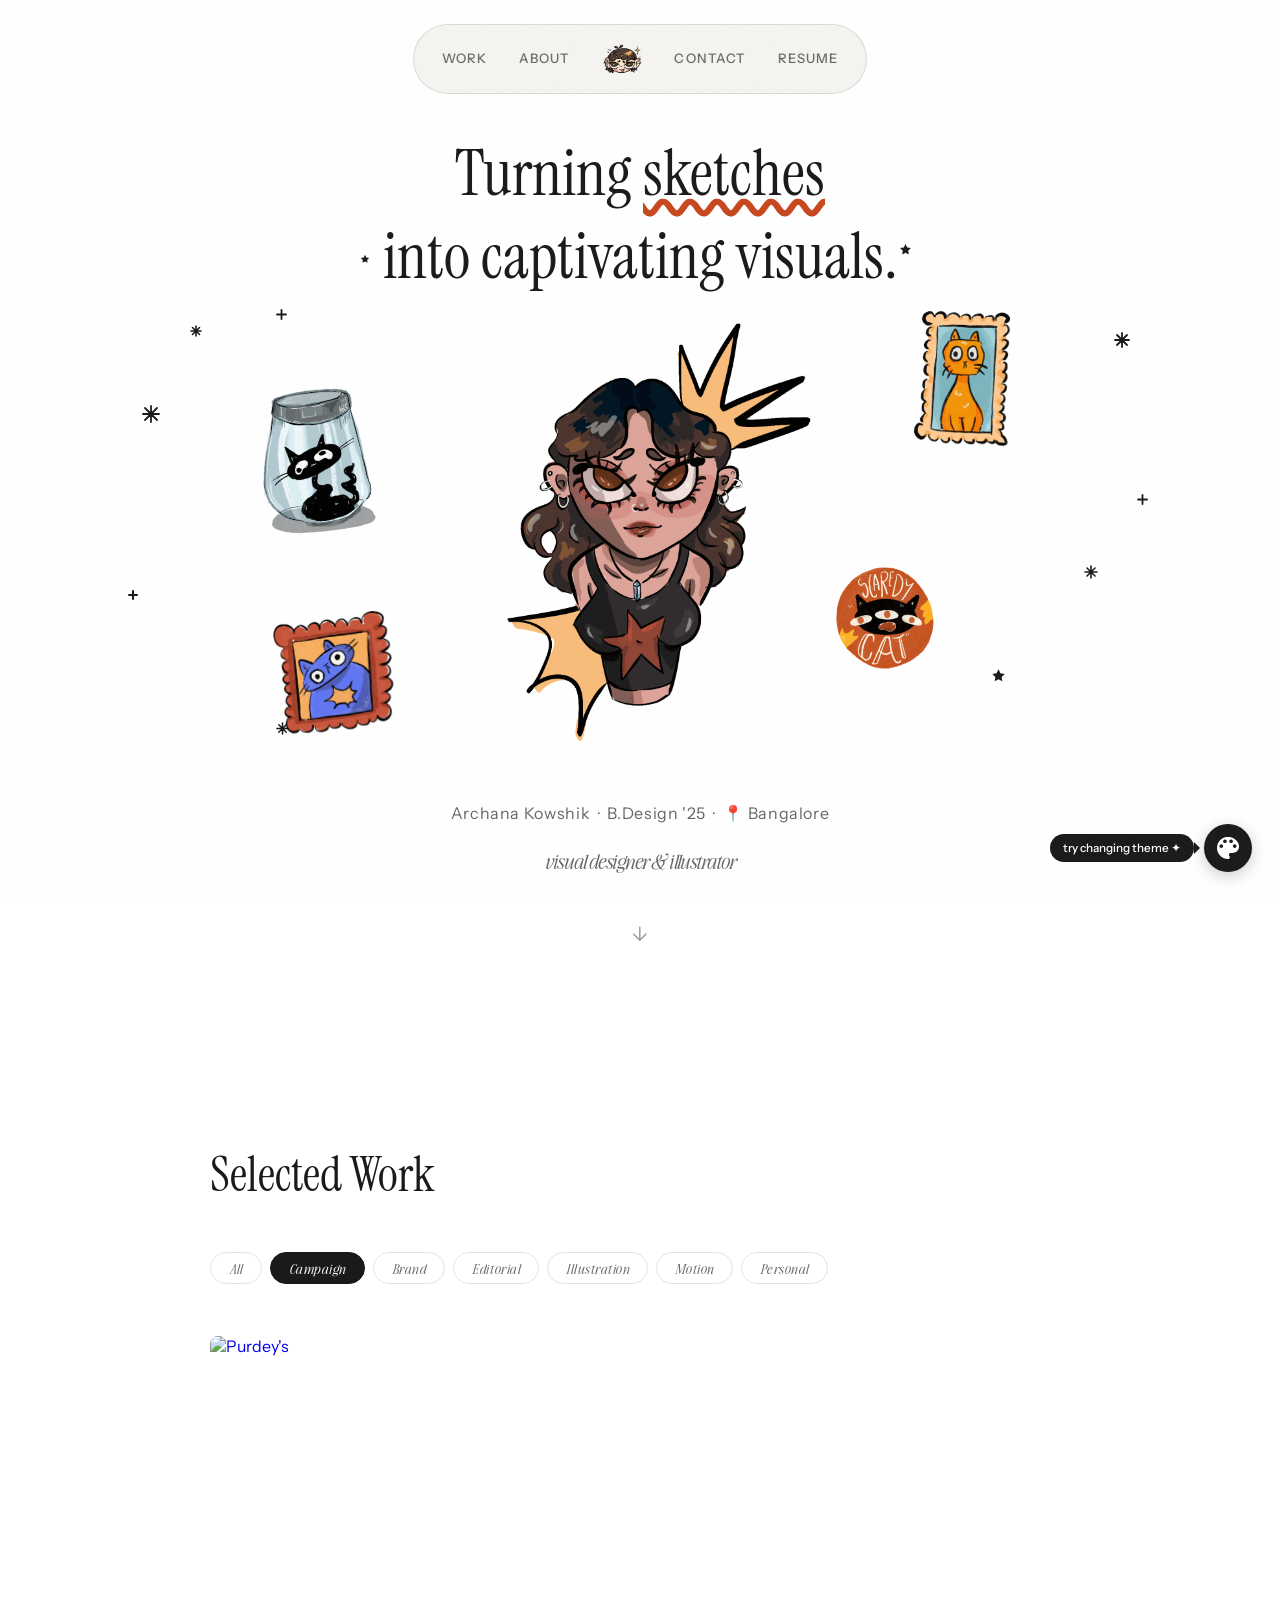
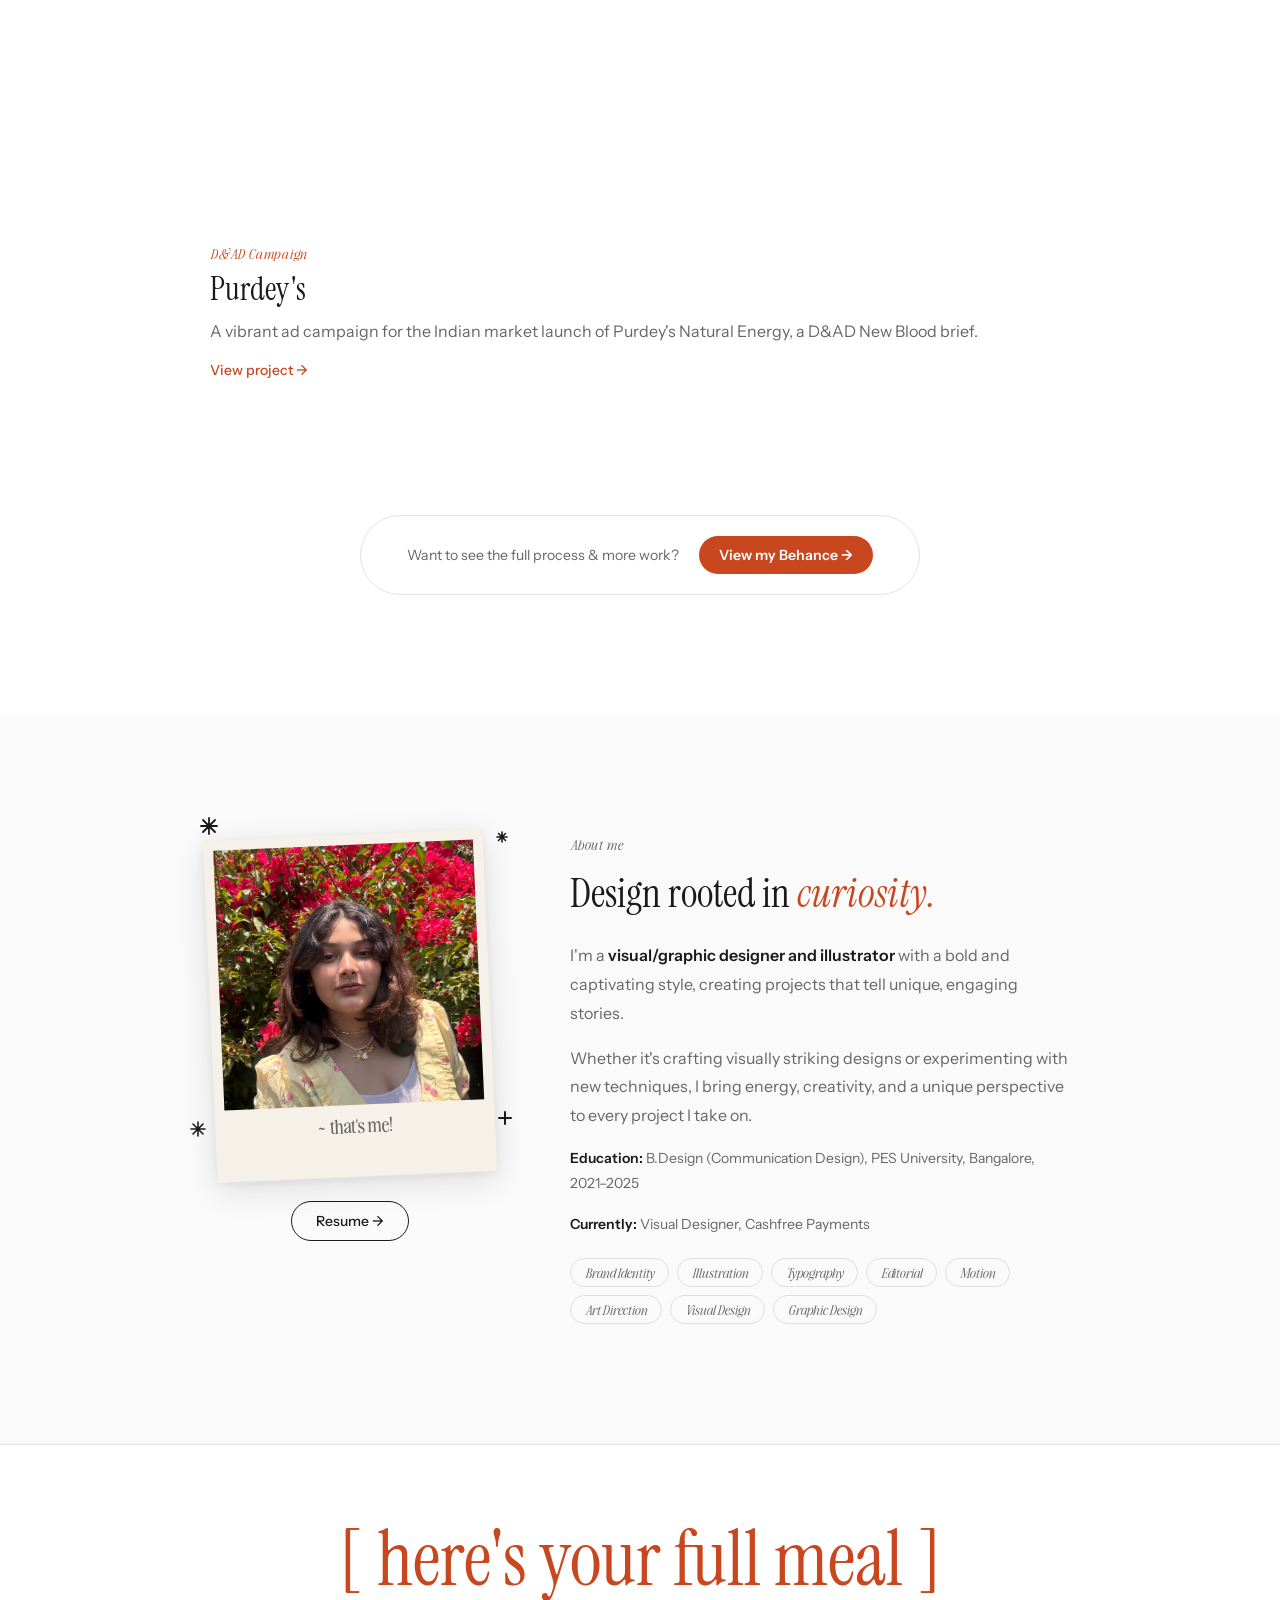
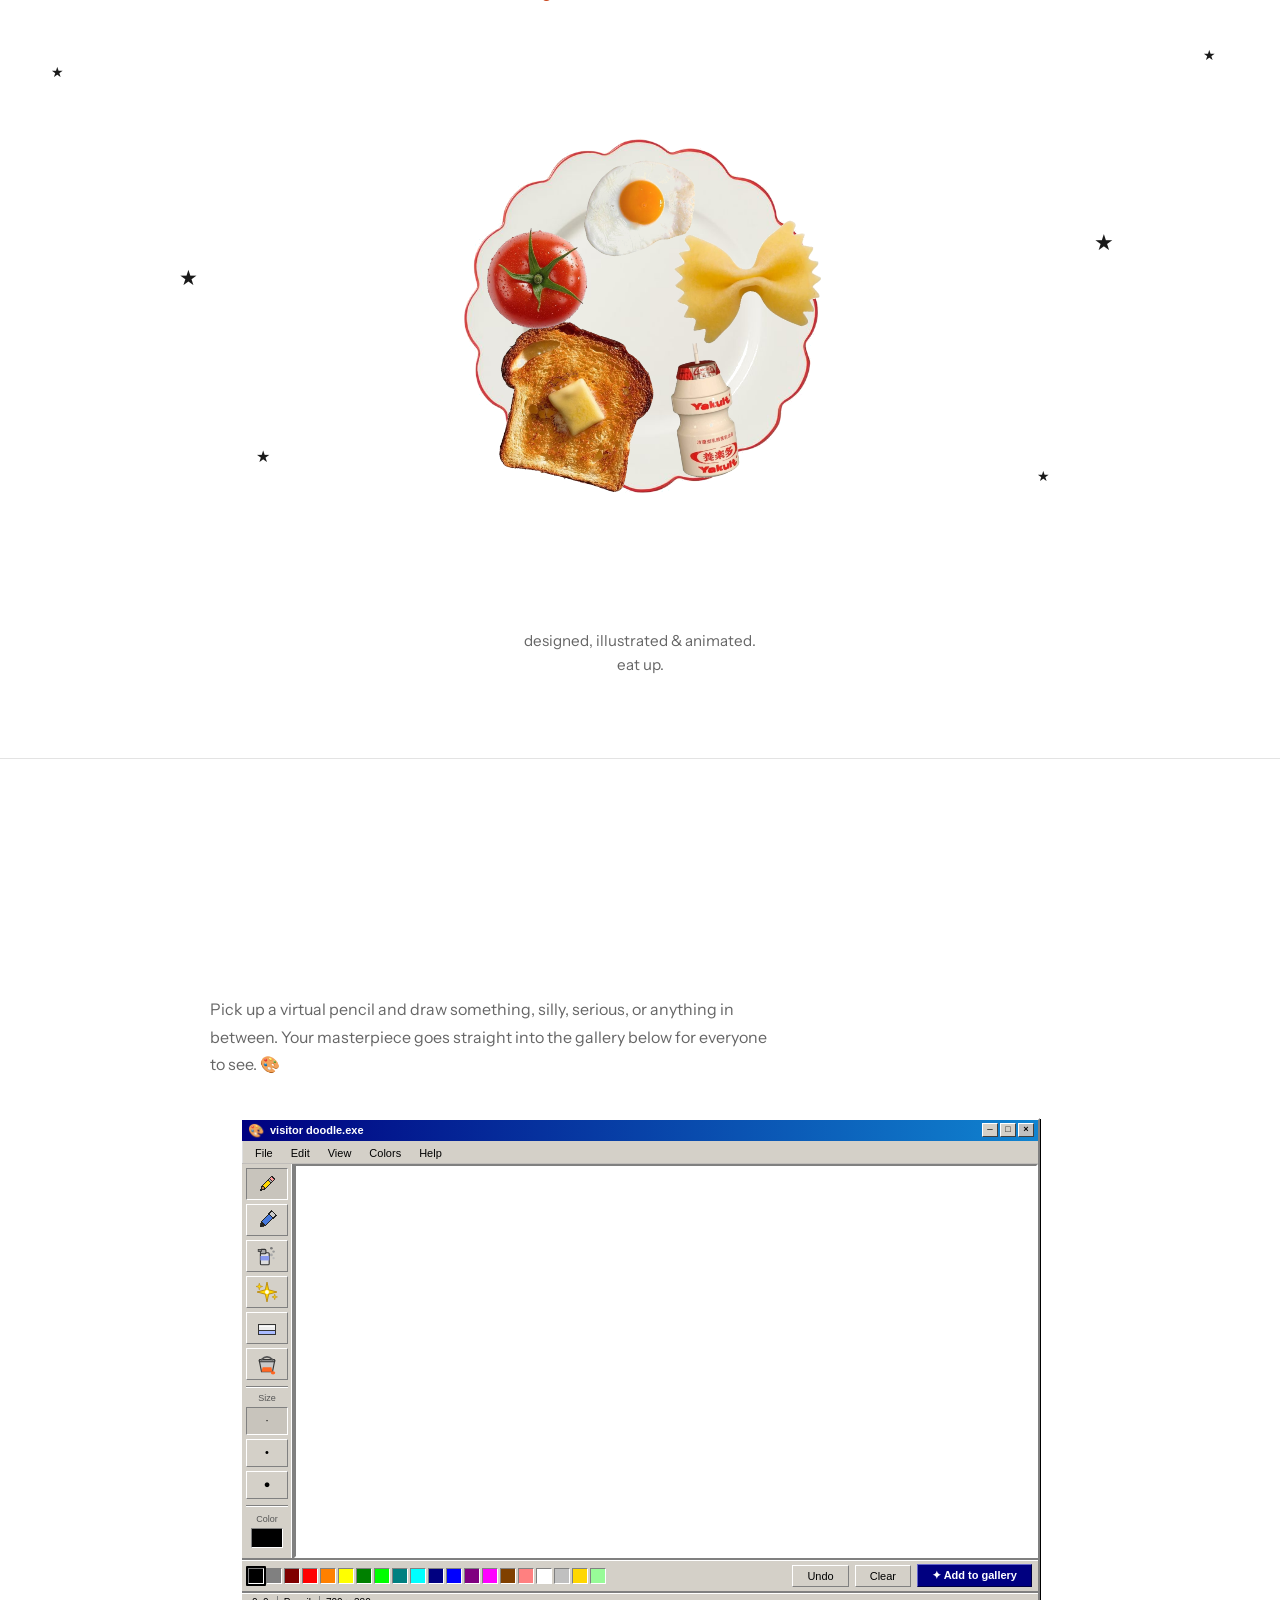
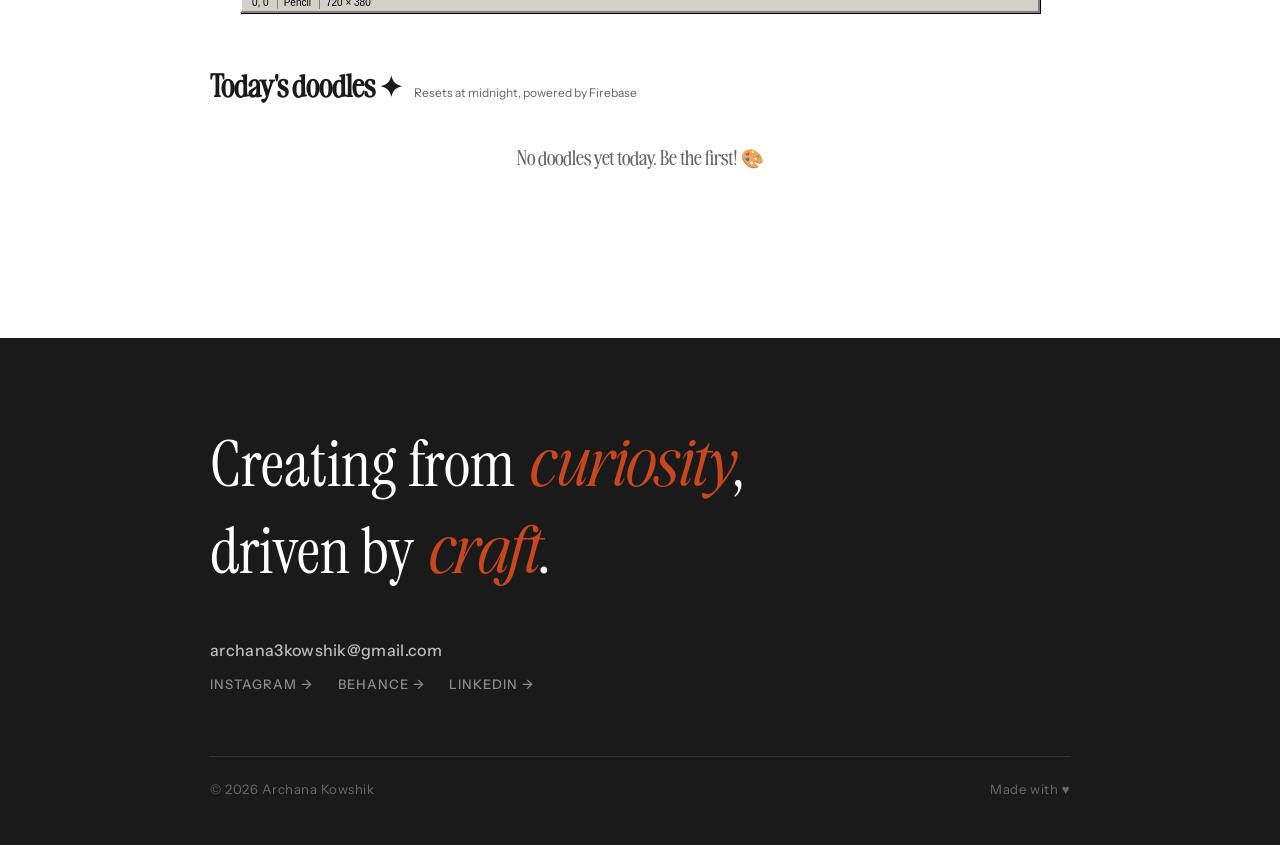
==== commit 1e01a3f4: "Fix scatter-grid mobile overlap: switch to CSS grid for mobile layout Co-Authored-By: Claude Sonnet " ====
--- a/index.html
+++ b/index.html
@@ -6,7 +6,7 @@
   <title>Archana Kowshik — Visual Designer &amp; Illustrator</title>
   <link rel="icon" type="image/png" sizes="32x32" href="favicon-32.png" />
   <link rel="apple-touch-icon" sizes="180x180" href="favicon-180.png" />
-  <link rel="stylesheet" href="style.css?v=5" />
+  <link rel="stylesheet" href="style.css?v=6" />
   <link rel="stylesheet" href="doodle.css" />
   <link rel="preconnect" href="https://fonts.googleapis.com" />
   <link rel="preconnect" href="https://fonts.gstatic.com" crossorigin />
--- a/style.css
+++ b/style.css
@@ -1419,8 +1419,8 @@
 .lb-nav:disabled { opacity: 0.2; cursor: default; }
 
 @media (max-width: 640px) {
-  .scatter-grid { columns: 2 140px; column-gap: 12px; }
-  .scatter-item { margin-bottom: 12px; padding: 6px 6px 20px; }
+  .scatter-grid { display: grid; grid-template-columns: 1fr 1fr; gap: 12px; columns: unset; column-gap: unset; }
+  .scatter-item { margin-bottom: 0; padding: 6px 6px 20px; break-inside: unset; }
   .lb-img-wrap { max-width: calc(100vw - 100px); }
   .lb-nav { font-size: 2rem; padding: 4px 8px; }
 }
